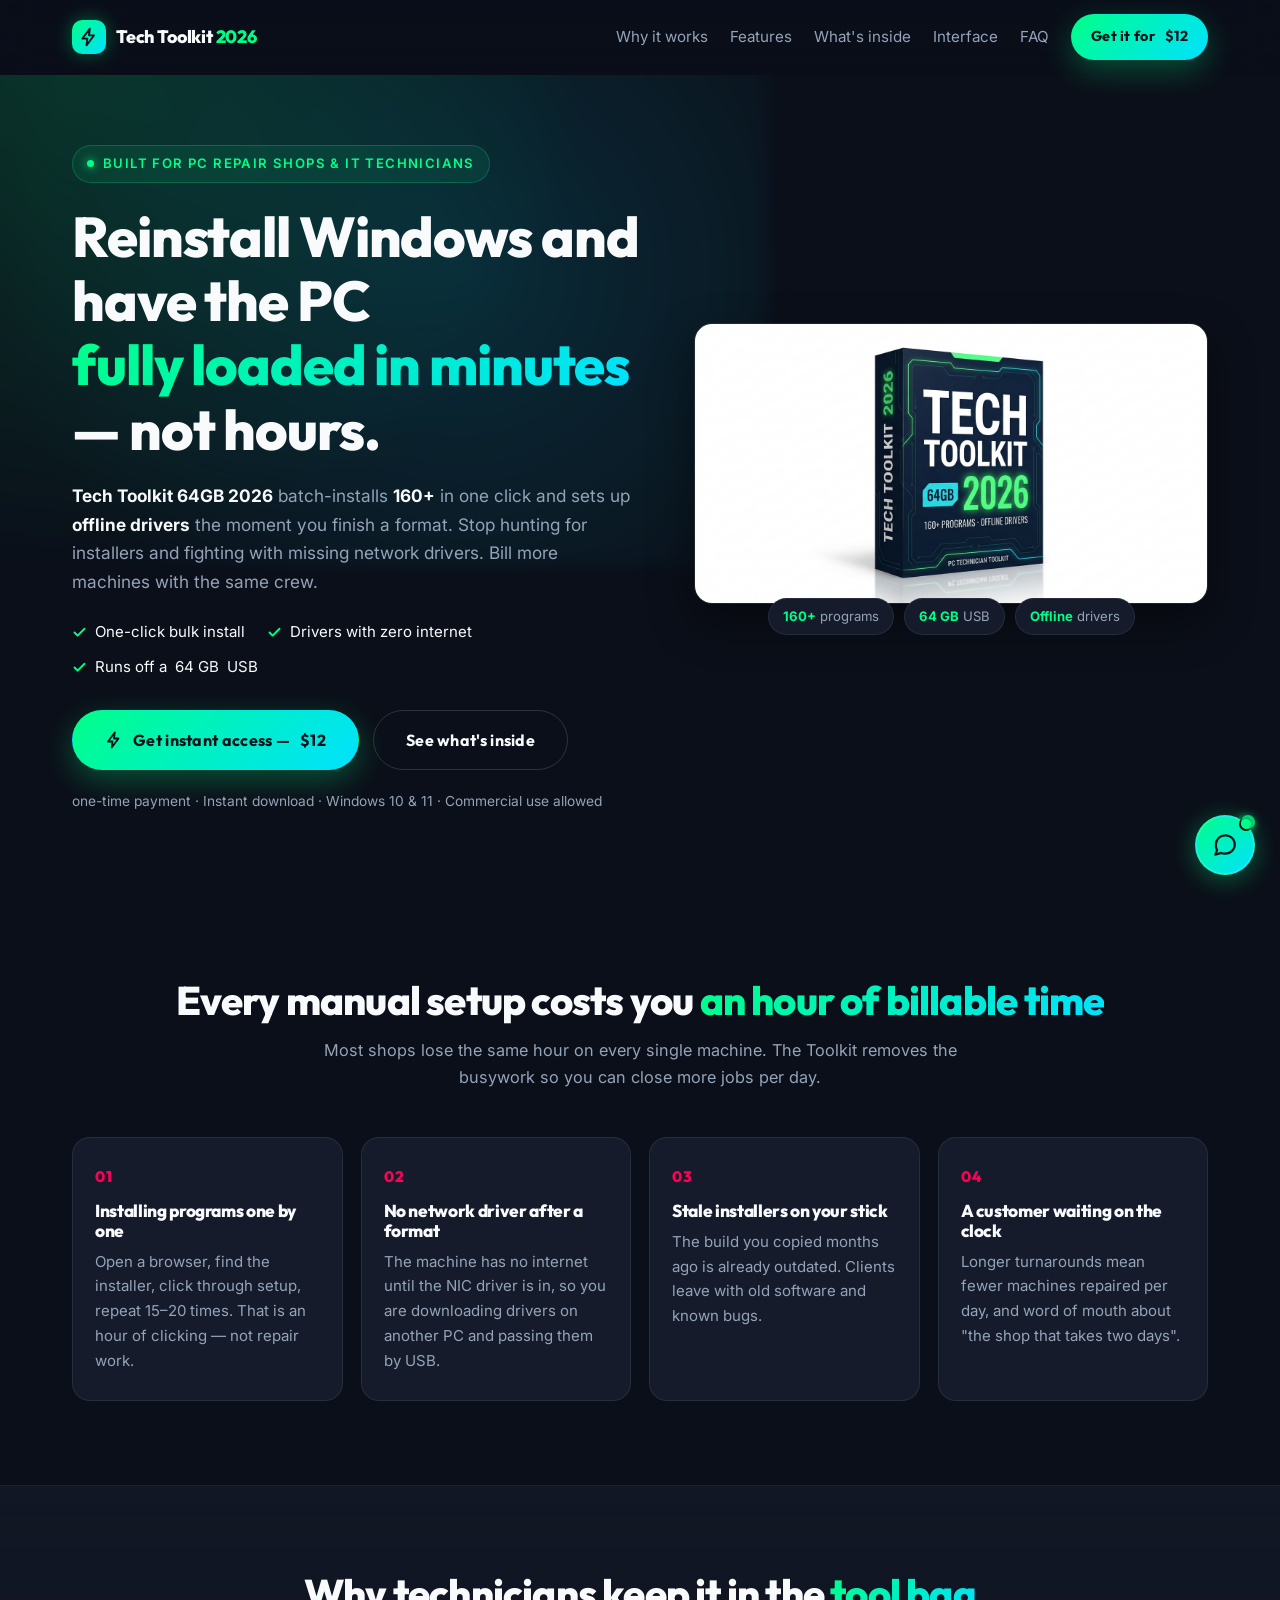
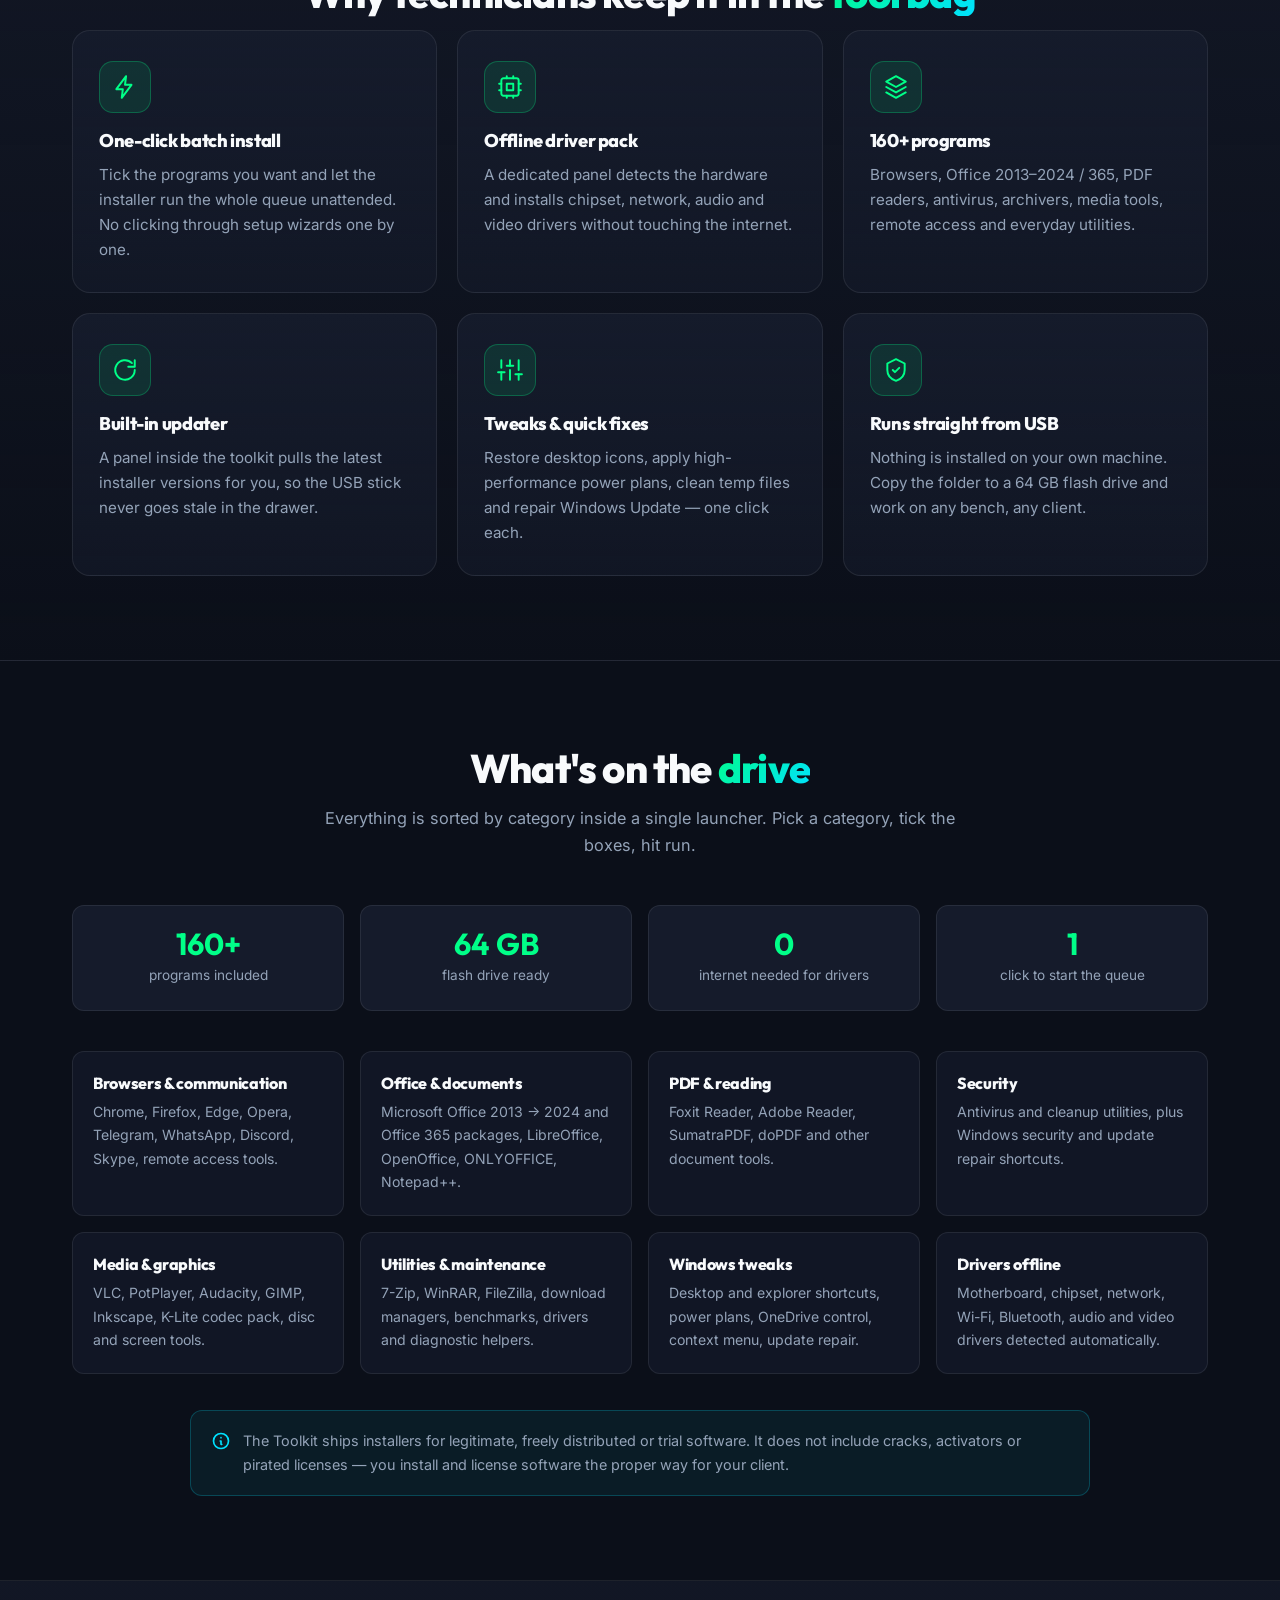
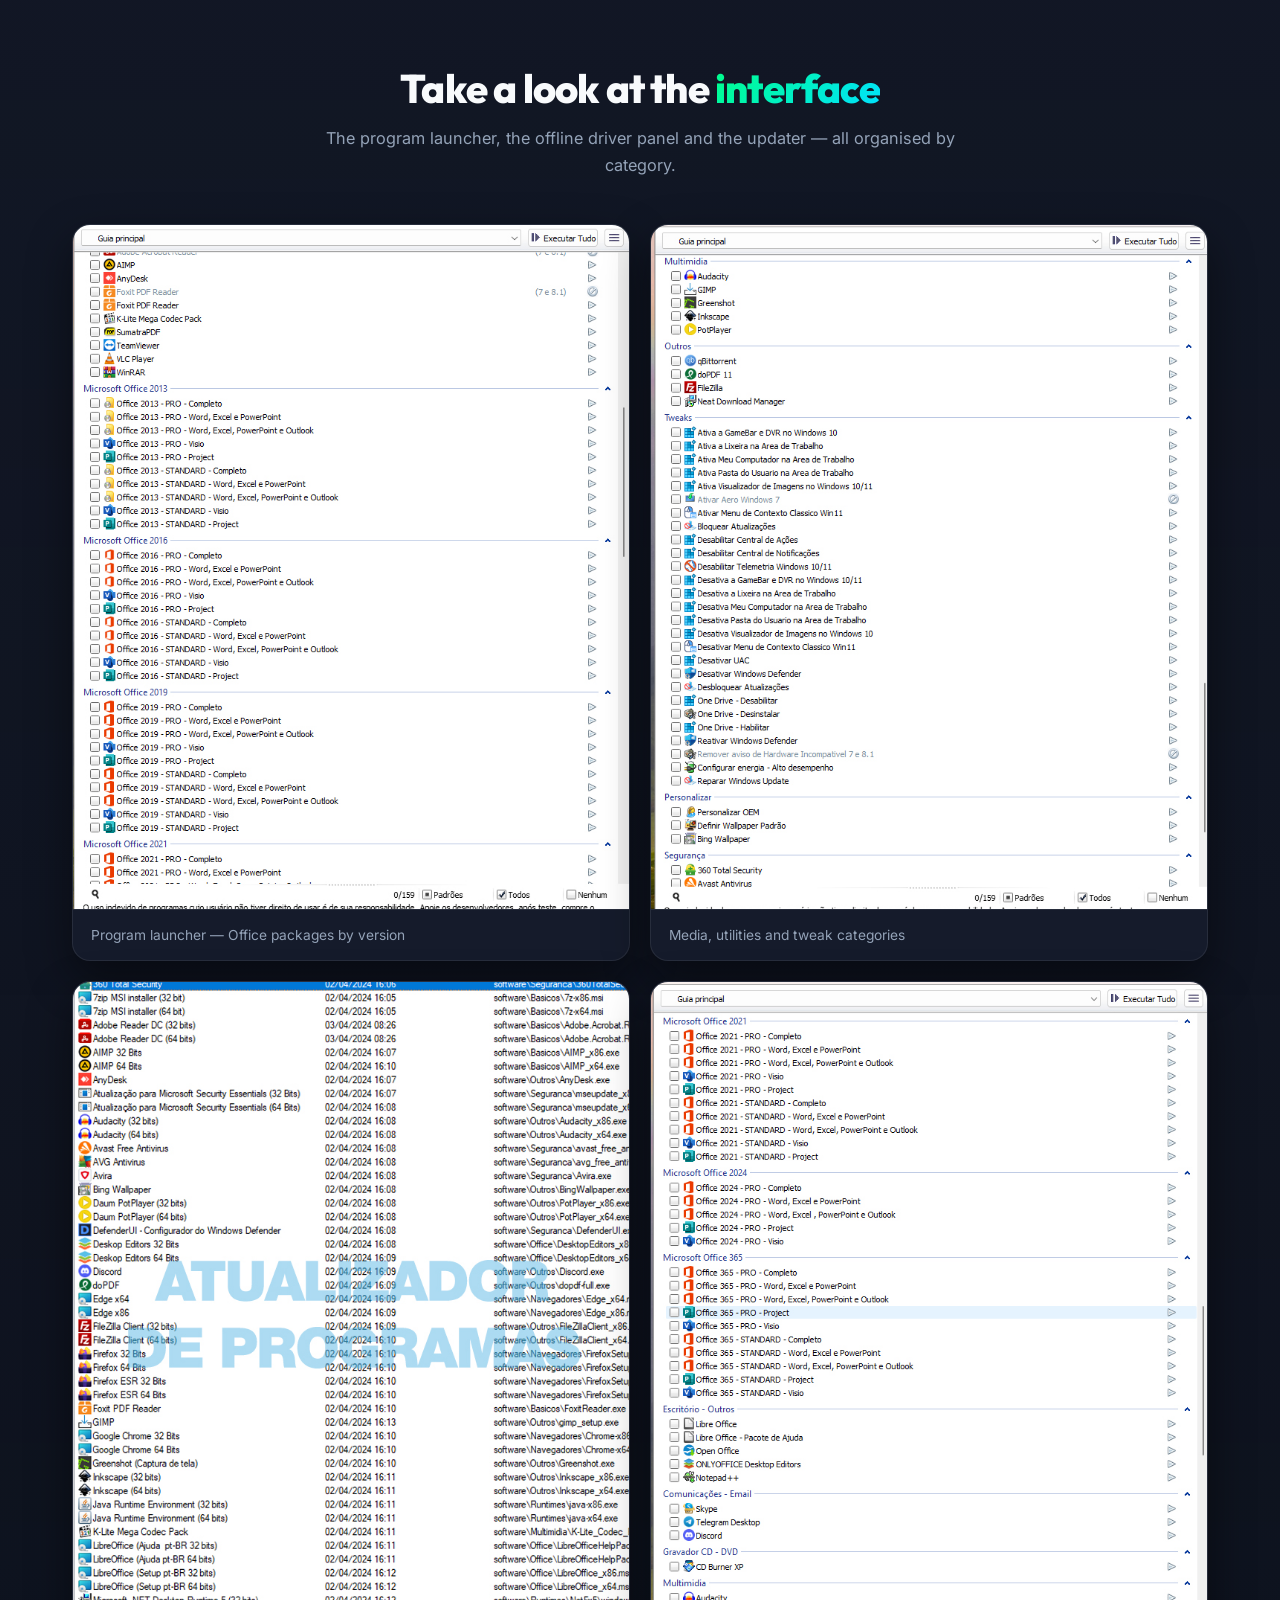
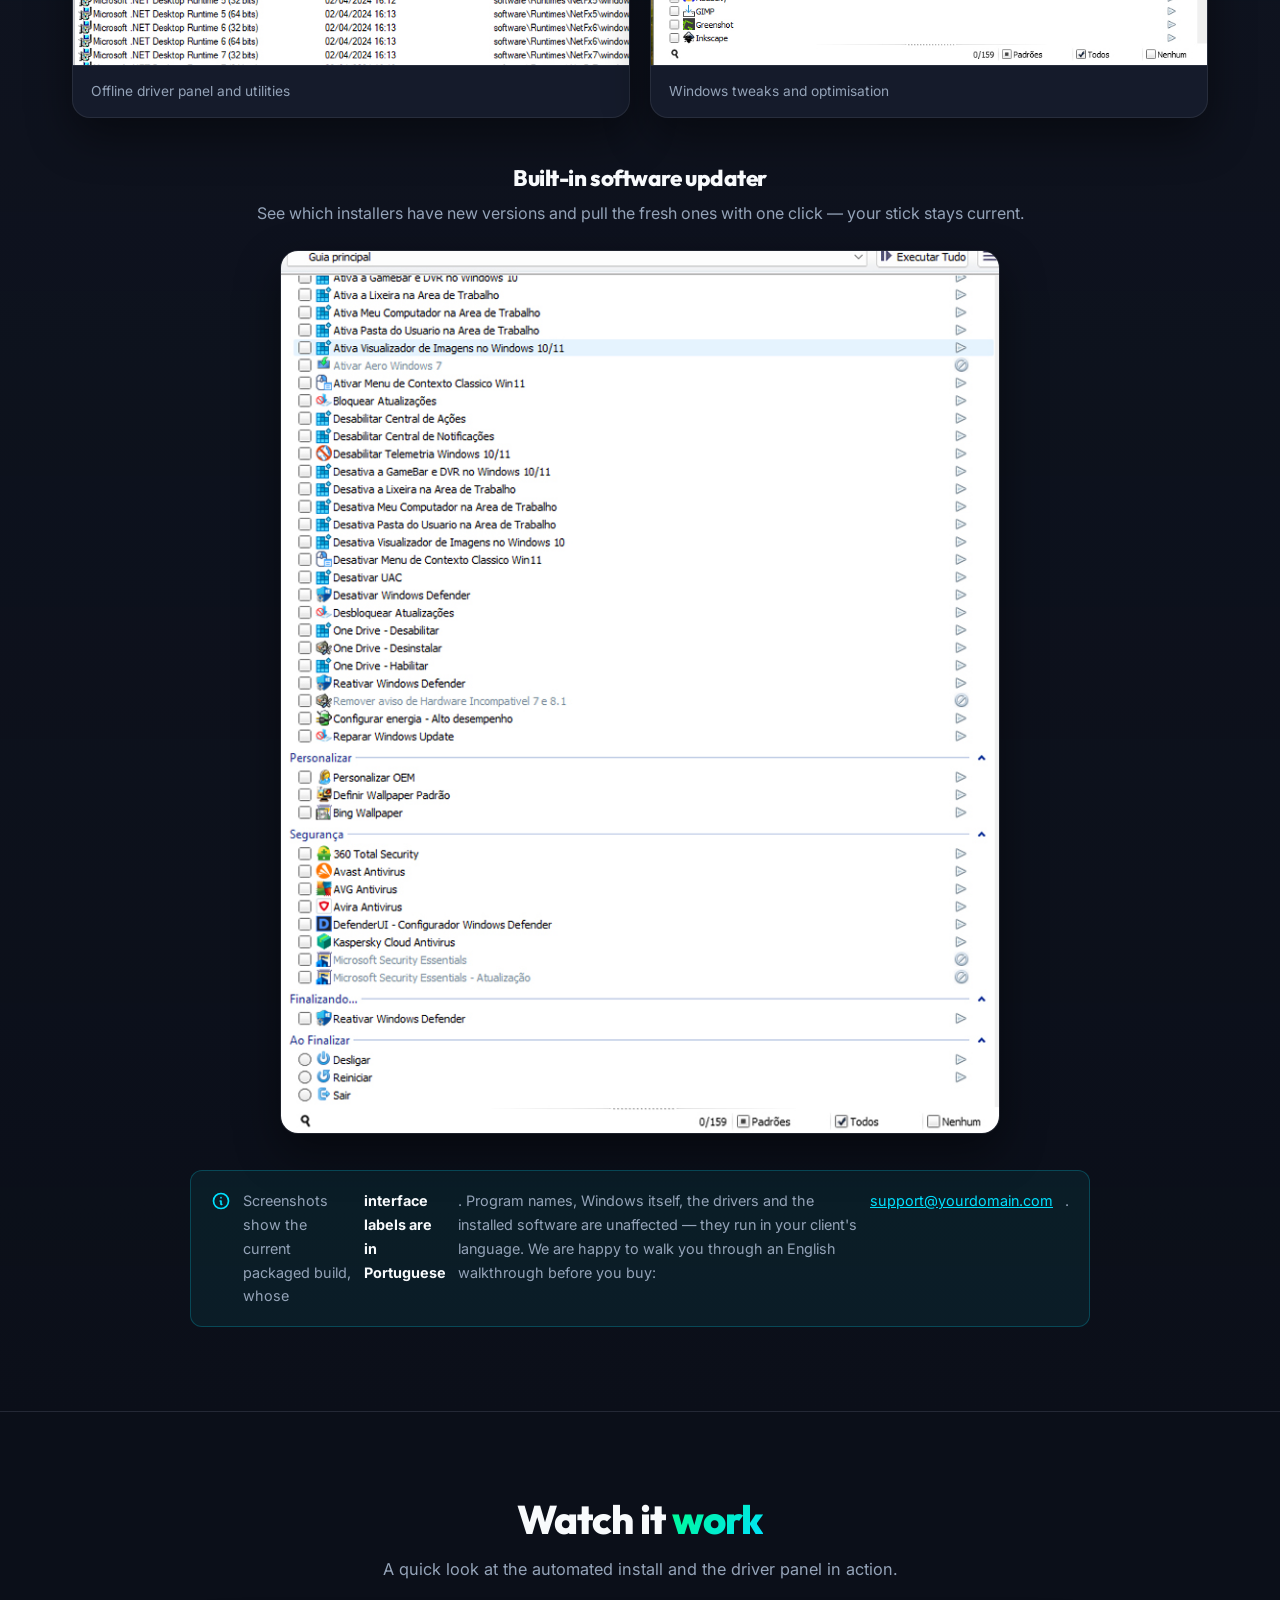
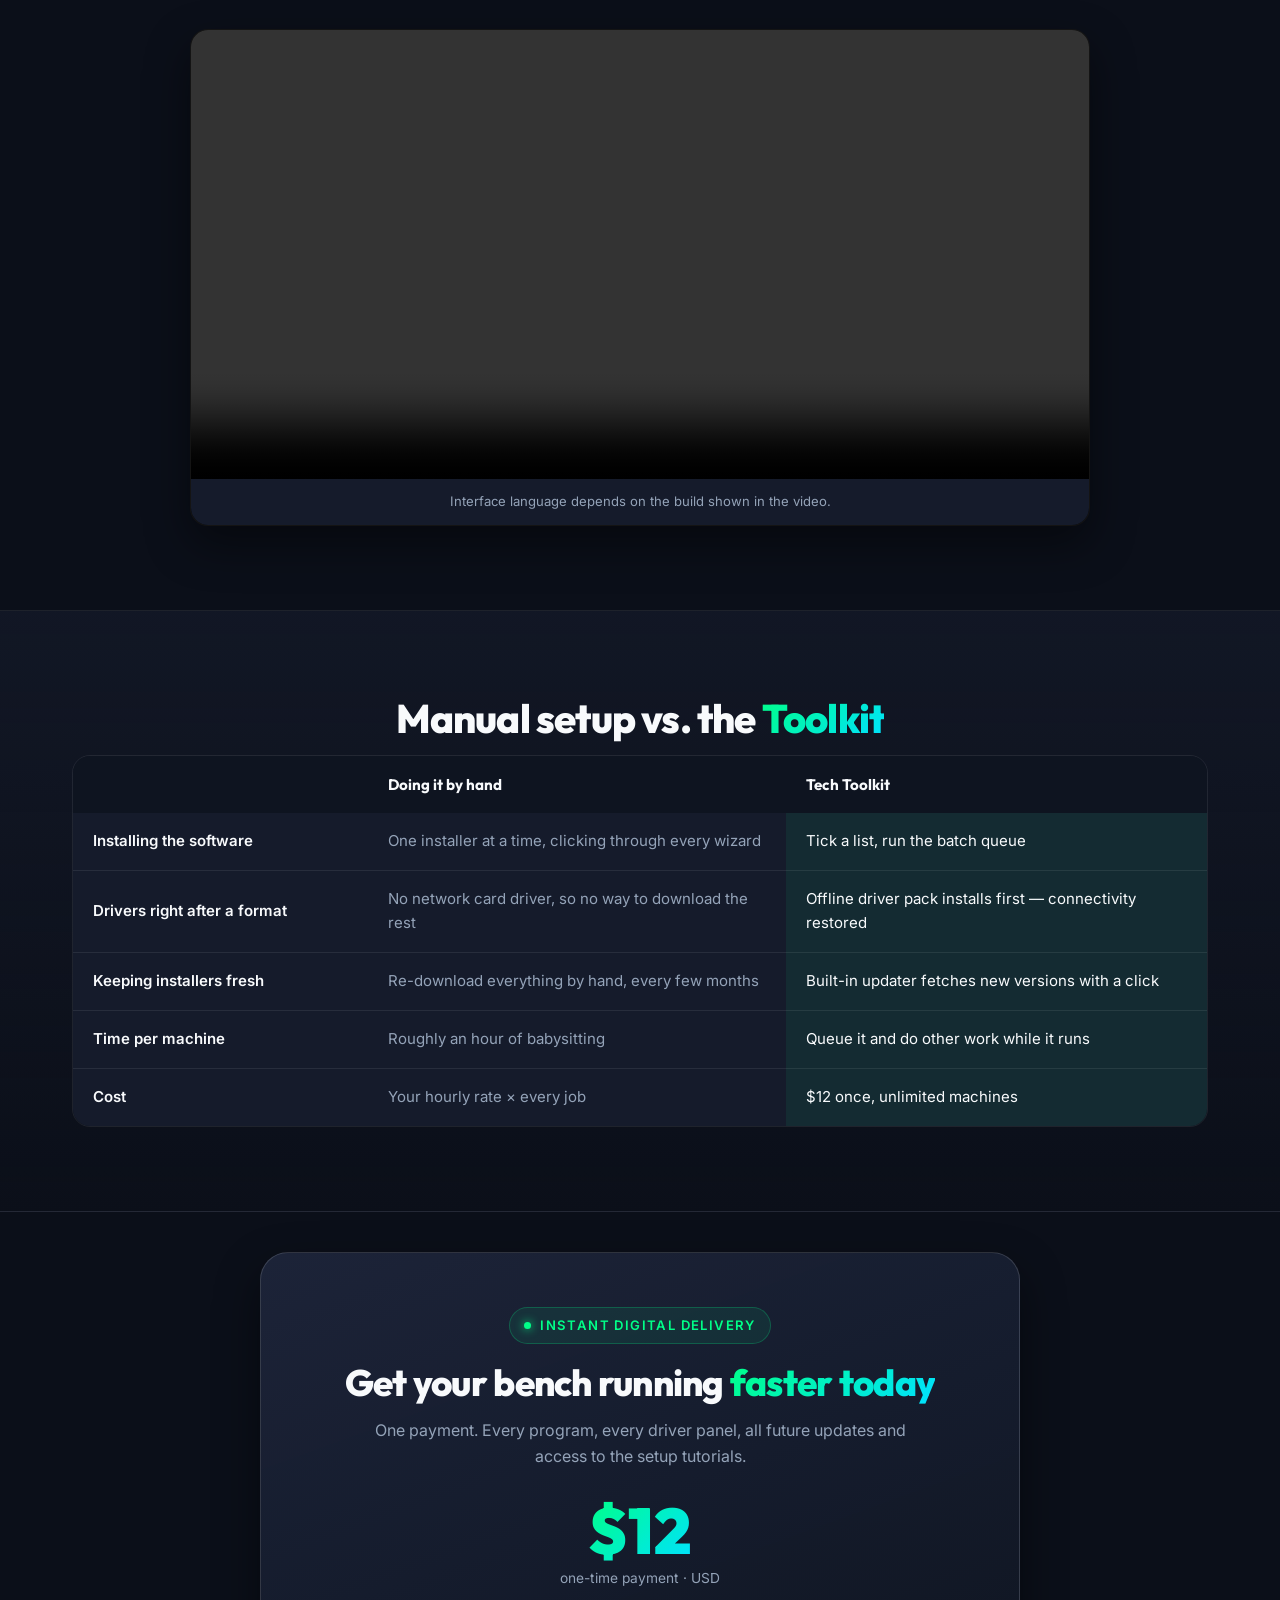
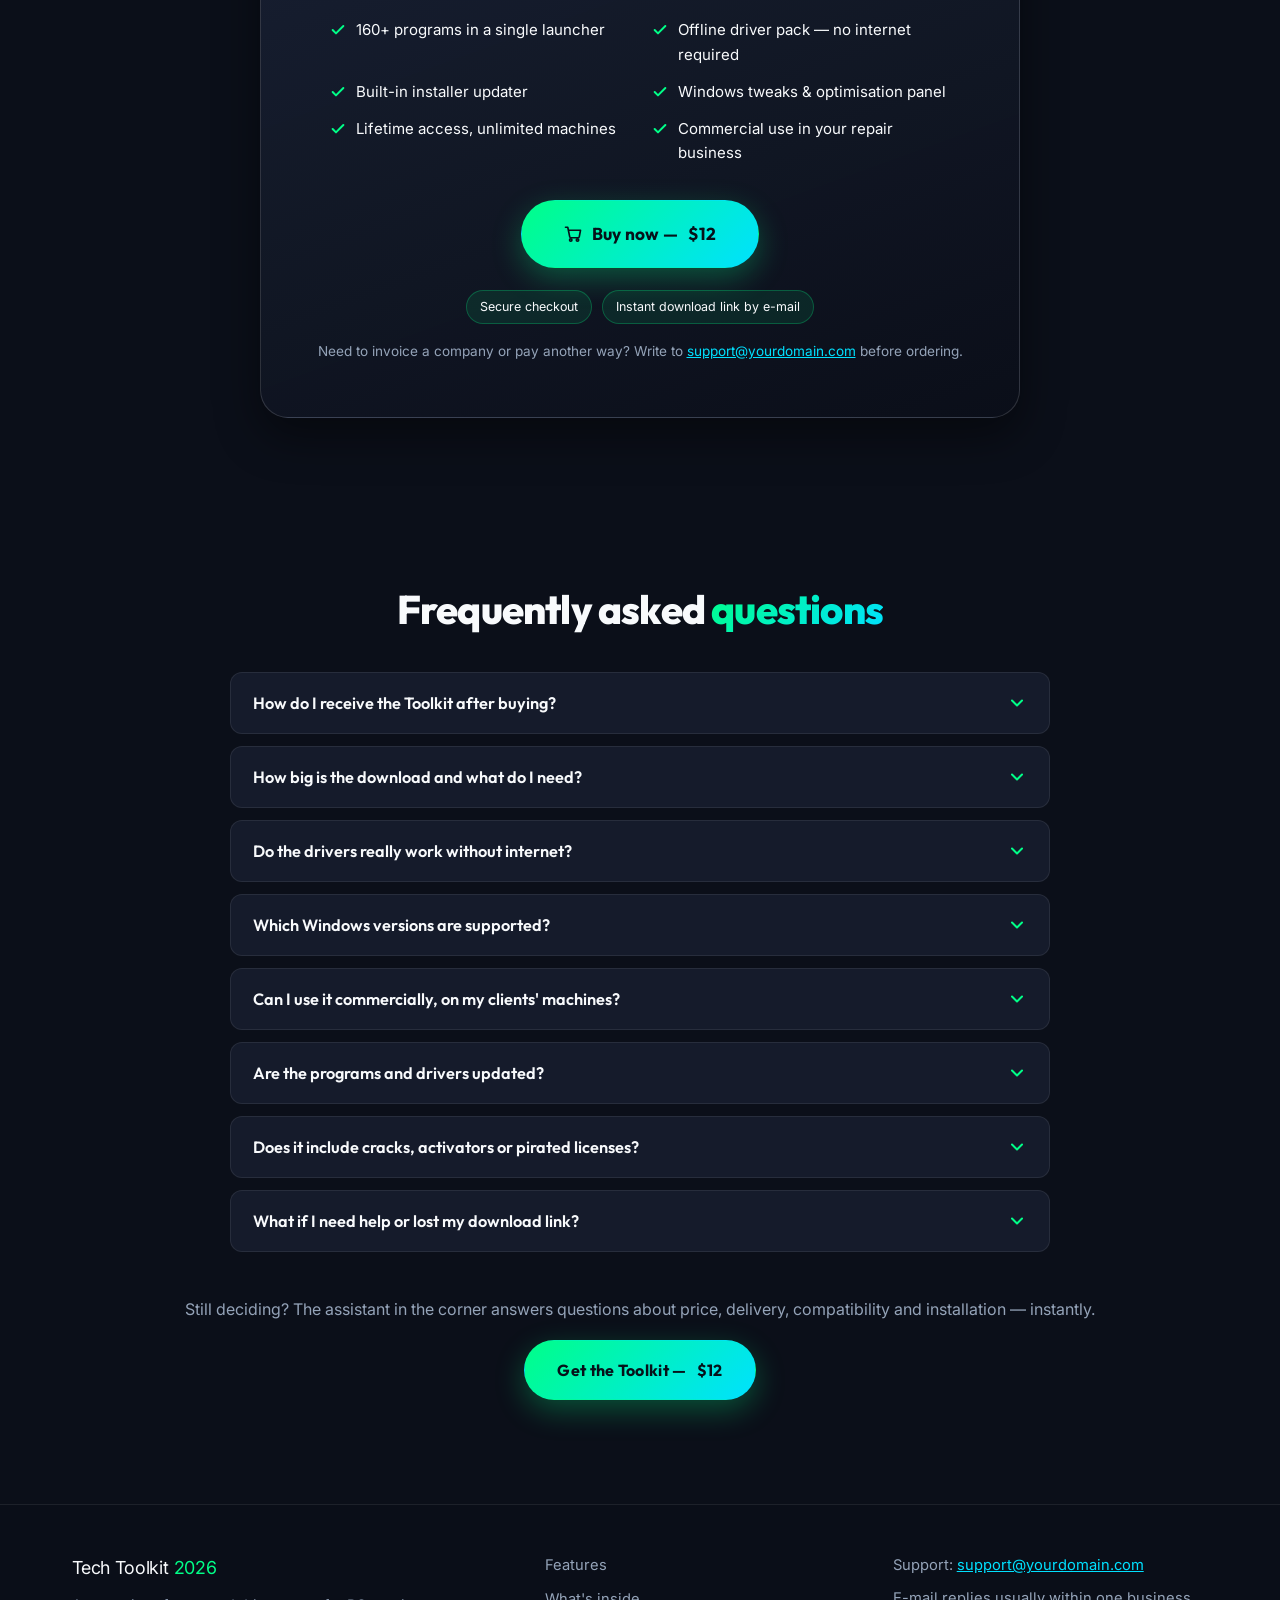
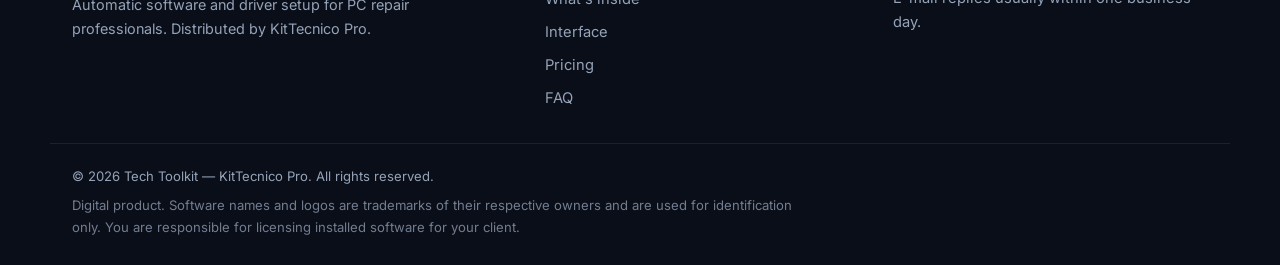
==== index.html @ 9d6ece06 "Initial commit: site files" ====
<!DOCTYPE html>
<html lang="en">
<head>
    <meta charset="UTF-8">
    <meta name="viewport" content="width=device-width, initial-scale=1.0">
    <title>Tech Toolkit 64GB 2026 — Install 160+ Programs and All Drivers Automatically | $12</title>
    <meta name="description" content="Tech Toolkit 64GB 2026 for PC repair shops and IT technicians: batch-install 160+ programs in one click and get Windows drivers installed offline right after a format. One-time $12. Instant download.">
    <meta name="keywords" content="PC technician toolkit, offline driver pack, bulk software installer, computer repair tools, format PC faster, Windows drivers offline, repair shop software bundle">

    <!-- SEO & Open Graph -->
    <link rel="canonical" href="https://uanderson-ux.github.io/kittecnico/">
    <meta property="og:title" content="Tech Toolkit 64GB 2026 — 160+ Programs &amp; Offline Drivers in One Click">
    <meta property="og:description" content="Stop downloading software one by one. Batch-install 160+ programs and set up drivers offline after every Windows format. One-time $12 — instant download.">
    <meta property="og:url" content="https://uanderson-ux.github.io/kittecnico/">
    <meta property="og:type" content="website">
    <meta property="og:image" content="assets/techtoolkit-box.png">
    <meta name="twitter:card" content="summary_large_image">
    <meta name="robots" content="index, follow">
    <meta name="theme-color" content="#0b0f19">

    <link rel="stylesheet" href="style.css">
    <link rel="icon" href="data:image/svg+xml,%3Csvg xmlns='http://www.w3.org/2000/svg' viewBox='0 0 100 100'%3E%3Crect width='100' height='100' rx='22' fill='%230b0f19'/%3E%3Cpath d='M56 12 26 56h20l-4 32 30-46H52l4-30z' fill='%2300ff88'/%3E%3C/svg%3E">

    <!-- Structured data: product + FAQ -->
    <script type="application/ld+json">
    {
      "@context": "https://schema.org/",
      "@type": "Product",
      "name": "Tech Toolkit 64GB 2026",
      "description": "Digital toolkit for PC repair technicians: batch installer for 160+ programs, offline driver pack, built-in updater and Windows tweaks.",
      "image": "https://uanderson-ux.github.io/kittecnico/assets/techtoolkit-box.png",
      "brand": { "@type": "Brand", "name": "Tech Toolkit" },
      "offers": {
        "@type": "Offer",
        "url": "https://uanderson-ux.github.io/kittecnico/",
        "priceCurrency": "USD",
        "price": "12",
        "availability": "https://schema.org/InStock",
        "itemCondition": "https://schema.org/NewCondition"
      }
    }
    </script>
</head>
<body>

    <!-- ================= HEADER ================= -->
    <header class="site-header">
        <div class="container header-inner">
            <a class="brand" href="#top">
                <span class="brand-mark" aria-hidden="true">
                    <svg viewBox="0 0 24 24" fill="none" stroke="currentColor" stroke-width="2.2" stroke-linecap="round" stroke-linejoin="round"><path d="M13 2 4 14h6l-1 8 9-12h-6l1-8z"/></svg>
                </span>
                <span class="brand-text">Tech Toolkit <em>2026</em></span>
            </a>
            <button class="nav-toggle" aria-label="Toggle menu" aria-expanded="false">
                <span></span><span></span><span></span>
            </button>
            <nav class="main-nav">
                <a href="#why">Why it works</a>
                <a href="#features">Features</a>
                <a href="#inside">What's inside</a>
                <a href="#interface">Interface</a>
                <a href="#faq">FAQ</a>
                <a class="btn btn-primary btn-sm" data-checkout href="#offer">Get it for <span data-price>$12</span></a>
            </nav>
        </div>
    </header>

    <main id="top">

    <!-- ================= HERO ================= -->
    <section class="hero">
        <div class="hero-glow" aria-hidden="true"></div>
        <div class="container hero-content">
            <div class="hero-text">
                <p class="eyebrow"><span class="dot"></span> Built for PC repair shops &amp; IT technicians</p>
                <h1>Reinstall Windows and have the PC <span class="text-gradient">fully loaded in minutes</span> — not hours.</h1>
                <p class="hero-sub">
                    <strong>Tech Toolkit 64GB 2026</strong> batch-installs <strong data-program-count>160+ programs</strong> in one click and sets up
                    <strong>offline drivers</strong> the moment you finish a format. Stop hunting for installers and fighting
                    with missing network drivers. Bill more machines with the same crew.
                </p>
                <ul class="hero-points">
                    <li><svg viewBox="0 0 24 24" fill="none" stroke="currentColor" stroke-width="3" stroke-linecap="round" stroke-linejoin="round"><path d="M20 6 9 17l-5-5"/></svg> One-click bulk install</li>
                    <li><svg viewBox="0 0 24 24" fill="none" stroke="currentColor" stroke-width="3" stroke-linecap="round" stroke-linejoin="round"><path d="M20 6 9 17l-5-5"/></svg> Drivers with zero internet</li>
                    <li><svg viewBox="0 0 24 24" fill="none" stroke="currentColor" stroke-width="3" stroke-linecap="round" stroke-linejoin="round"><path d="M20 6 9 17l-5-5"/></svg> Runs off a <span data-usb-size>64 GB</span> USB</li>
                </ul>
                <div class="hero-cta">
                    <a href="#offer" class="btn btn-primary" data-checkout>
                        <svg viewBox="0 0 24 24" fill="none" stroke="currentColor" stroke-width="2.4" stroke-linecap="round" stroke-linejoin="round"><path d="M13 2 4 14h6l-1 8 9-12h-6l1-8z"/></svg>
                        Get instant access — <span data-price>$12</span>
                    </a>
                    <a href="#inside" class="btn btn-ghost">See what's inside</a>
                </div>
                <p class="hero-trust">
                    <span data-billing>One-time payment</span> · Instant download · Windows 10 &amp; 11 · Commercial use allowed
                </p>
            </div>

            <div class="hero-visual">
                <img src="assets/techtoolkit-box.png" alt="Tech Toolkit 64GB 2026 product box — 160+ programs and offline drivers" width="1408" height="768" loading="eager">
                <div class="hero-badges">
                    <span class="chip"><strong data-program-count>160+</strong> programs</span>
                    <span class="chip"><strong data-usb-size>64 GB</strong> USB</span>
                    <span class="chip"><strong>Offline</strong> drivers</span>
                </div>
            </div>
        </div>
    </section>

    <!-- ================= WHY / PAIN ================= -->
    <section class="section" id="why">
        <div class="container">
            <h2 class="section-title text-center">Every manual setup costs you <span class="text-gradient">an hour of billable time</span></h2>
            <p class="section-sub text-center">
                Most shops lose the same hour on every single machine. The Toolkit removes the busywork so you can close more jobs per day.
            </p>
            <div class="pain-grid">
                <article class="pain-card reveal">
                    <span class="pain-num">01</span>
                    <h3>Installing programs one by one</h3>
                    <p>Open a browser, find the installer, click through setup, repeat 15–20 times. That is an hour of clicking — not repair work.</p>
                </article>
                <article class="pain-card reveal">
                    <span class="pain-num">02</span>
                    <h3>No network driver after a format</h3>
                    <p>The machine has no internet until the NIC driver is in, so you are downloading drivers on another PC and passing them by USB.</p>
                </article>
                <article class="pain-card reveal">
                    <span class="pain-num">03</span>
                    <h3>Stale installers on your stick</h3>
                    <p>The build you copied months ago is already outdated. Clients leave with old software and known bugs.</p>
                </article>
                <article class="pain-card reveal">
                    <span class="pain-num">04</span>
                    <h3>A customer waiting on the clock</h3>
                    <p>Longer turnarounds mean fewer machines repaired per day, and word of mouth about "the shop that takes two days".</p>
                </article>
            </div>
        </div>
    </section>

    <!-- ================= FEATURES ================= -->
    <section class="section section-alt" id="features">
        <div class="container">
            <h2 class="section-title text-center">Why technicians keep it in the <span class="text-gradient">tool bag</span></h2>
            <div class="features-grid">
                <article class="feature-card reveal">
                    <span class="feature-icon">
                        <svg viewBox="0 0 24 24" fill="none" stroke="currentColor" stroke-width="1.8" stroke-linecap="round" stroke-linejoin="round"><path d="M13 2 4 14h6l-1 8 9-12h-6l1-8z"/></svg>
                    </span>
                    <h3>One-click batch install</h3>
                    <p>Tick the programs you want and let the installer run the whole queue unattended. No clicking through setup wizards one by one.</p>
                </article>
                <article class="feature-card reveal">
                    <span class="feature-icon">
                        <svg viewBox="0 0 24 24" fill="none" stroke="currentColor" stroke-width="1.8" stroke-linecap="round" stroke-linejoin="round"><rect x="4" y="4" width="16" height="16" rx="2"/><rect x="9" y="9" width="6" height="6"/><path d="M9 2v2M15 2v2M9 20v2M15 20v2M2 9h2M2 15h2M20 9h2M20 15h2"/></svg>
                    </span>
                    <h3>Offline driver pack</h3>
                    <p>A dedicated panel detects the hardware and installs chipset, network, audio and video drivers without touching the internet.</p>
                </article>
                <article class="feature-card reveal">
                    <span class="feature-icon">
                        <svg viewBox="0 0 24 24" fill="none" stroke="currentColor" stroke-width="1.8" stroke-linecap="round" stroke-linejoin="round"><path d="m12 2 9 5-9 5-9-5 9-5z"/><path d="m3 12 9 5 9-5"/><path d="m3 17 9 5 9-5"/></svg>
                    </span>
                    <h3><span data-program-count>160+</span> programs</h3>
                    <p>Browsers, Office 2013–2024 / 365, PDF readers, antivirus, archivers, media tools, remote access and everyday utilities.</p>
                </article>
                <article class="feature-card reveal">
                    <span class="feature-icon">
                        <svg viewBox="0 0 24 24" fill="none" stroke="currentColor" stroke-width="1.8" stroke-linecap="round" stroke-linejoin="round"><path d="M21 12a9 9 0 1 1-2.6-6.4"/><path d="M21 3v6h-6"/></svg>
                    </span>
                    <h3>Built-in updater</h3>
                    <p>A panel inside the toolkit pulls the latest installer versions for you, so the USB stick never goes stale in the drawer.</p>
                </article>
                <article class="feature-card reveal">
                    <span class="feature-icon">
                        <svg viewBox="0 0 24 24" fill="none" stroke="currentColor" stroke-width="1.8" stroke-linecap="round" stroke-linejoin="round"><path d="M4 21v-7M4 10V3M12 21v-9M12 8V3M20 21v-5M20 12V3"/><path d="M1 14h6M9 8h6M17 16h6"/></svg>
                    </span>
                    <h3>Tweaks &amp; quick fixes</h3>
                    <p>Restore desktop icons, apply high-performance power plans, clean temp files and repair Windows Update — one click each.</p>
                </article>
                <article class="feature-card reveal">
                    <span class="feature-icon">
                        <svg viewBox="0 0 24 24" fill="none" stroke="currentColor" stroke-width="1.8" stroke-linecap="round" stroke-linejoin="round"><path d="M12 2 4 6v6c0 5 3.4 8.5 8 10 4.6-1.5 8-5 8-10V6l-8-4z"/><path d="m9 12 2 2 4-4"/></svg>
                    </span>
                    <h3>Runs straight from USB</h3>
                    <p>Nothing is installed on your own machine. Copy the folder to a <span data-usb-size>64 GB</span> flash drive and work on any bench, any client.</p>
                </article>
            </div>
        </div>
    </section>

    <!-- ================= WHAT'S INSIDE ================= -->
    <section class="section" id="inside">
        <div class="container">
            <h2 class="section-title text-center">What's on the <span class="text-gradient">drive</span></h2>
            <p class="section-sub text-center">Everything is sorted by category inside a single launcher. Pick a category, tick the boxes, hit run.</p>

            <div class="stats-row reveal">
                <div class="stat"><strong data-program-count>160+</strong><span>programs included</span></div>
                <div class="stat"><strong data-usb-size>64 GB</strong><span>flash drive ready</span></div>
                <div class="stat"><strong>0</strong><span>internet needed for drivers</span></div>
                <div class="stat"><strong>1</strong><span>click to start the queue</span></div>
            </div>

            <div class="categories-grid reveal">
                <div class="category-card">
                    <h4>Browsers &amp; communication</h4>
                    <p>Chrome, Firefox, Edge, Opera, Telegram, WhatsApp, Discord, Skype, remote access tools.</p>
                </div>
                <div class="category-card">
                    <h4>Office &amp; documents</h4>
                    <p>Microsoft Office 2013 → 2024 and Office 365 packages, LibreOffice, OpenOffice, ONLYOFFICE, Notepad++.</p>
                </div>
                <div class="category-card">
                    <h4>PDF &amp; reading</h4>
                    <p>Foxit Reader, Adobe Reader, SumatraPDF, doPDF and other document tools.</p>
                </div>
                <div class="category-card">
                    <h4>Security</h4>
                    <p>Antivirus and cleanup utilities, plus Windows security and update repair shortcuts.</p>
                </div>
                <div class="category-card">
                    <h4>Media &amp; graphics</h4>
                    <p>VLC, PotPlayer, Audacity, GIMP, Inkscape, K-Lite codec pack, disc and screen tools.</p>
                </div>
                <div class="category-card">
                    <h4>Utilities &amp; maintenance</h4>
                    <p>7-Zip, WinRAR, FileZilla, download managers, benchmarks, drivers and diagnostic helpers.</p>
                </div>
                <div class="category-card">
                    <h4>Windows tweaks</h4>
                    <p>Desktop and explorer shortcuts, power plans, OneDrive control, context menu, update repair.</p>
                </div>
                <div class="category-card">
                    <h4>Drivers offline</h4>
                    <p>Motherboard, chipset, network, Wi-Fi, Bluetooth, audio and video drivers detected automatically.</p>
                </div>
            </div>

            <p class="notice reveal">
                <svg viewBox="0 0 24 24" fill="none" stroke="currentColor" stroke-width="2" stroke-linecap="round" stroke-linejoin="round"><circle cx="12" cy="12" r="9"/><path d="M12 8h.01M11 12h1v4h1"/></svg>
                The Toolkit ships installers for legitimate, freely distributed or trial software. It does not include cracks, activators or pirated licenses — you install and license software the proper way for your client.
            </p>
        </div>
    </section>

    <!-- ================= INTERFACE GALLERY ================= -->
    <section class="section section-alt" id="interface">
        <div class="container">
            <h2 class="section-title text-center">Take a look at the <span class="text-gradient">interface</span></h2>
            <p class="section-sub text-center">The program launcher, the offline driver panel and the updater — all organised by category.</p>

            <div class="showcase-grid reveal">
                <figure class="showcase-item">
                    <img src="assets/interface-programs-1.png" alt="Program launcher listing Microsoft Office packages by version" loading="lazy">
                    <figcaption>Program launcher — Office packages by version</figcaption>
                </figure>
                <figure class="showcase-item">
                    <img src="assets/interface-programs-2.png" alt="Program launcher showing media, utilities and tweak categories" loading="lazy">
                    <figcaption>Media, utilities and tweak categories</figcaption>
                </figure>
                <figure class="showcase-item">
                    <img src="assets/interface-driver-panel.png" alt="Offline driver installation panel" loading="lazy">
                    <figcaption>Offline driver panel and utilities</figcaption>
                </figure>
                <figure class="showcase-item">
                    <img src="assets/interface-tweaks-panel.png" alt="Windows tweaks and optimisation panel" loading="lazy">
                    <figcaption>Windows tweaks and optimisation</figcaption>
                </figure>
            </div>

            <div class="updater-block reveal">
                <h3>Built-in software updater</h3>
                <p>See which installers have new versions and pull the fresh ones with one click — your stick stays current.</p>
                <figure class="showcase-updater">
                    <img src="assets/interface-updater.png" alt="Updater panel listing applications with last update date and target path" loading="lazy">
                </figure>
            </div>

            <p class="notice reveal">
                <svg viewBox="0 0 24 24" fill="none" stroke="currentColor" stroke-width="2" stroke-linecap="round" stroke-linejoin="round"><circle cx="12" cy="12" r="9"/><path d="M12 8h.01M11 12h1v4h1"/></svg>
                Screenshots show the current packaged build, whose <strong>interface labels are in Portuguese</strong>. Program names, Windows itself, the drivers and the installed software are unaffected — they run in your client's language. We are happy to walk you through an English walkthrough before you buy: <a data-support-email href="#">email us</a>.
            </p>
        </div>
    </section>

    <!-- ================= VIDEO DEMO ================= -->
    <section class="section" id="demo">
        <div class="container">
            <h2 class="section-title text-center">Watch it <span class="text-gradient">work</span></h2>
            <p class="section-sub text-center">A quick look at the automated install and the driver panel in action.</p>
            <div class="video-frame reveal">
                <video autoplay loop muted playsinline controls>
                    <source src="demo-video.mp4" type="video/mp4">
                    Your browser does not support the video tag.
                </video>
                <p class="video-caption">Interface language depends on the build shown in the video.</p>
            </div>
        </div>
    </section>

    <!-- ================= COMPARISON ================= -->
    <section class="section section-alt" id="compare">
        <div class="container">
            <h2 class="section-title text-center">Manual setup vs. the <span class="text-gradient">Toolkit</span></h2>
            <div class="compare-wrap reveal">
                <table class="compare-table">
                    <thead>
                        <tr>
                            <th scope="col">&nbsp;</th>
                            <th scope="col">Doing it by hand</th>
                            <th scope="col" class="col-highlight">Tech Toolkit</th>
                        </tr>
                    </thead>
                    <tbody>
                        <tr>
                            <th scope="row">Installing the software</th>
                            <td>One installer at a time, clicking through every wizard</td>
                            <td class="col-highlight">Tick a list, run the batch queue</td>
                        </tr>
                        <tr>
                            <th scope="row">Drivers right after a format</th>
                            <td>No network card driver, so no way to download the rest</td>
                            <td class="col-highlight">Offline driver pack installs first — connectivity restored</td>
                        </tr>
                        <tr>
                            <th scope="row">Keeping installers fresh</th>
                            <td>Re-download everything by hand, every few months</td>
                            <td class="col-highlight">Built-in updater fetches new versions with a click</td>
                        </tr>
                        <tr>
                            <th scope="row">Time per machine</th>
                            <td>Roughly an hour of babysitting</td>
                            <td class="col-highlight">Queue it and do other work while it runs</td>
                        </tr>
                        <tr>
                            <th scope="row">Cost</th>
                            <td>Your hourly rate × every job</td>
                            <td class="col-highlight"><span data-price>$12</span> once, unlimited machines</td>
                        </tr>
                    </tbody>
                </table>
            </div>
        </div>
    </section>

    <!-- ================= OFFER ================= -->
    <section class="section offer" id="offer">
        <div class="container">
            <div class="cta-box reveal">
                <p class="eyebrow centered"><span class="dot"></span> Instant digital delivery</p>
                <h2>Get your bench running <span class="text-gradient">faster today</span></h2>
                <p class="cta-sub">One payment. Every program, every driver panel, all future updates and access to the setup tutorials.</p>

                <div class="price-block">
                    <span class="price-old" data-compare-price>$39</span>
                    <span class="price-now text-gradient" data-price>$12</span>
                    <span class="price-unit"><span data-billing>one-time payment</span> · USD</span>
                </div>

                <ul class="offer-list">
                    <li><svg viewBox="0 0 24 24" fill="none" stroke="currentColor" stroke-width="3" stroke-linecap="round" stroke-linejoin="round"><path d="M20 6 9 17l-5-5"/></svg> 160+ programs in a single launcher</li>
                    <li><svg viewBox="0 0 24 24" fill="none" stroke="currentColor" stroke-width="3" stroke-linecap="round" stroke-linejoin="round"><path d="M20 6 9 17l-5-5"/></svg> Offline driver pack — no internet required</li>
                    <li><svg viewBox="0 0 24 24" fill="none" stroke="currentColor" stroke-width="3" stroke-linecap="round" stroke-linejoin="round"><path d="M20 6 9 17l-5-5"/></svg> Built-in installer updater</li>
                    <li><svg viewBox="0 0 24 24" fill="none" stroke="currentColor" stroke-width="3" stroke-linecap="round" stroke-linejoin="round"><path d="M20 6 9 17l-5-5"/></svg> Windows tweaks &amp; optimisation panel</li>
                    <li><svg viewBox="0 0 24 24" fill="none" stroke="currentColor" stroke-width="3" stroke-linecap="round" stroke-linejoin="round"><path d="M20 6 9 17l-5-5"/></svg> Lifetime access, unlimited machines</li>
                    <li><svg viewBox="0 0 24 24" fill="none" stroke="currentColor" stroke-width="3" stroke-linecap="round" stroke-linejoin="round"><path d="M20 6 9 17l-5-5"/></svg> Commercial use in your repair business</li>
                </ul>

                <div class="offer-cta">
                    <a href="#offer" class="btn btn-primary btn-lg" data-checkout>
                        <svg viewBox="0 0 24 24" fill="none" stroke="currentColor" stroke-width="2.2" stroke-linecap="round" stroke-linejoin="round"><circle cx="9" cy="20" r="1.6"/><circle cx="18" cy="20" r="1.6"/><path d="M2 3h3l2.6 12.4A2 2 0 0 0 9.6 17h8.8a2 2 0 0 0 2-1.6L22 7H6"/></svg>
                        Buy now — <span data-price>$12</span>
                    </a>
                </div>

                <p class="cta-foot">
                    <span class="badge" data-guarantee>7-day money-back guarantee</span>
                    <span class="badge">Secure checkout</span>
                    <span class="badge">Instant download link by e-mail</span>
                </p>
                <p class="cta-note">Need to invoice a company or pay another way? Write to <a data-support-email href="#">support</a> before ordering.</p>
            </div>
        </div>
    </section>

    <!-- ================= FAQ ================= -->
    <section class="section" id="faq">
        <div class="container">
            <h2 class="section-title text-center">Frequently asked <span class="text-gradient">questions</span></h2>
            <div class="faq-wrap">
                <div class="faq-item">
                    <button class="faq-question" aria-expanded="false">
                        How do I receive the Toolkit after buying?
                        <svg class="faq-chevron" viewBox="0 0 24 24" fill="none" stroke="currentColor" stroke-width="2.4" stroke-linecap="round" stroke-linejoin="round"><path d="m6 9 6 6 6-6"/></svg>
                    </button>
                    <div class="faq-answer">
                        <p>Delivery is 100% digital. As soon as the payment is confirmed, you get an e-mail with the download links and your access details — usually within a couple of minutes. No shipping, no waiting for a package.</p>
                    </div>
                </div>
                <div class="faq-item">
                    <button class="faq-question" aria-expanded="false">
                        How big is the download and what do I need?
                        <svg class="faq-chevron" viewBox="0 0 24 24" fill="none" stroke="currentColor" stroke-width="2.4" stroke-linecap="round" stroke-linejoin="round"><path d="m6 9 6 6 6-6"/></svg>
                    </button>
                    <div class="faq-answer">
                        <p>The full package is built to live on a 64 GB USB flash drive (an external SSD or hard drive works too). You download the files, extract them and copy the folder to the drive — a video walkthrough in the members area shows every step.</p>
                    </div>
                </div>
                <div class="faq-item">
                    <button class="faq-question" aria-expanded="false">
                        Do the drivers really work without internet?
                        <svg class="faq-chevron" viewBox="0 0 24 24" fill="none" stroke="currentColor" stroke-width="2.4" stroke-linecap="round" stroke-linejoin="round"><path d="m6 9 6 6 6-6"/></svg>
                    </button>
                    <div class="faq-answer">
                        <p>Yes. The offline driver pack covers motherboards, chipsets, network, Wi-Fi, Bluetooth, audio and video. That is exactly the moment when a machine has no connection, and it is handled without a second computer on the bench.</p>
                    </div>
                </div>
                <div class="faq-item">
                    <button class="faq-question" aria-expanded="false">
                        Which Windows versions are supported?
                        <svg class="faq-chevron" viewBox="0 0 24 24" fill="none" stroke="currentColor" stroke-width="2.4" stroke-linecap="round" stroke-linejoin="round"><path d="m6 9 6 6 6-6"/></svg>
                    </button>
                    <div class="faq-answer">
                        <p>The Toolkit is built for Windows 10 and Windows 11 (64-bit), and many tools still work on Windows 7 machines you may get in for repair. It runs from the USB drive, it is not installed on your own PC.</p>
                    </div>
                </div>
                <div class="faq-item">
                    <button class="faq-question" aria-expanded="false">
                        Can I use it commercially, on my clients' machines?
                        <svg class="faq-chevron" viewBox="0 0 24 24" fill="none" stroke="currentColor" stroke-width="2.4" stroke-linecap="round" stroke-linejoin="round"><path d="m6 9 6 6 6-6"/></svg>
                    </button>
                    <div class="faq-answer">
                        <p>Yes — it is made for repair shops, freelancers and help-desk techs. Use it on as many machines as you want, for as long as you want. There is no per-machine or monthly fee.</p>
                    </div>
                </div>
                <div class="faq-item">
                    <button class="faq-question" aria-expanded="false">
                        Are the programs and drivers updated?
                        <svg class="faq-chevron" viewBox="0 0 24 24" fill="none" stroke="currentColor" stroke-width="2.4" stroke-linecap="round" stroke-linejoin="round"><path d="m6 9 6 6 6-6"/></svg>
                    </button>
                    <div class="faq-answer">
                        <p>Yes. The built-in updater lists every application with its last update date and lets you download the newest installer straight from the panel. Future updates are included at no extra cost.</p>
                    </div>
                </div>
                <div class="faq-item">
                    <button class="faq-question" aria-expanded="false">
                        Does it include cracks, activators or pirated licenses?
                        <svg class="faq-chevron" viewBox="0 0 24 24" fill="none" stroke="currentColor" stroke-width="2.4" stroke-linecap="round" stroke-linejoin="round"><path d="m6 9 6 6 6-6"/></svg>
                    </button>
                    <div class="faq-answer">
                        <p>No. The Toolkit only packages installers for legitimate, freely distributed or trial software and drivers. Licensing the software for your client is handled normally, the right way.</p>
                    </div>
                </div>
                <div class="faq-item">
                    <button class="faq-question" aria-expanded="false">
                        What if I need help or lost my download link?
                        <svg class="faq-chevron" viewBox="0 0 24 24" fill="none" stroke="currentColor" stroke-width="2.4" stroke-linecap="round" stroke-linejoin="round"><path d="m6 9 6 6 6-6"/></svg>
                    </button>
                    <div class="faq-answer">
                        <p>Write to <a data-support-email href="#">our support</a> with the e-mail address you used at checkout — we can find your order quickly and resend the links. Support also helps with extraction and USB preparation.</p>
                    </div>
                </div>
            </div>

            <div class="faq-cta">
                <p>Still deciding? The assistant in the corner answers questions about price, delivery, compatibility and installation — instantly.</p>
                <a href="#offer" class="btn btn-primary" data-checkout>Get the Toolkit — <span data-price>$12</span></a>
            </div>
        </div>
    </section>

    </main>

    <!-- ================= FOOTER ================= -->
    <footer class="site-footer">
        <div class="container footer-inner">
            <div class="footer-brand">
                <span class="brand-text">Tech Toolkit <em>2026</em></span>
                <p>Automatic software and driver setup for PC repair professionals. Distributed by KitTecnico Pro.</p>
            </div>
            <nav class="footer-links">
                <a href="#features">Features</a>
                <a href="#inside">What's inside</a>
                <a href="#interface">Interface</a>
                <a href="#offer">Pricing</a>
                <a href="#faq">FAQ</a>
            </nav>
            <div class="footer-contact">
                <p>Support: <a data-support-email href="#">support</a></p>
                <p class="footer-hours">E-mail replies usually within one business day.</p>
            </div>
        </div>
        <div class="container footer-bottom">
            <p>&copy; <span id="year">2026</span> Tech Toolkit — KitTecnico Pro. All rights reserved.</p>
            <p class="footer-legal">Digital product. Software names and logos are trademarks of their respective owners and are used for identification only. You are responsible for licensing installed software for your client.</p>
        </div>
    </footer>

    <script>document.getElementById('year').textContent = new Date().getFullYear();</script>
    <script type="module" src="script.js"></script>
    <script type="module" src="chat/ChatWidget.js"></script>
</body>
</html>
---- style.css ----
/* =========================================================
   Tech Toolkit 2026 — landing page styles
   Palette and typography derived from the original KitTecnico
   dark/neon design language.
   ========================================================= */
@import url('https://fonts.googleapis.com/css2?family=Inter:wght@300;400;500;600;700&family=Outfit:wght@400;600;700;800;900&display=swap');

:root {
  --bg-color: #0b0f19;
  --surface-color: #151b2b;
  --surface-light: #1e263c;
  --primary: #00ff88;
  --primary-hover: #00cc6a;
  --secondary: #00e1ff;
  --text-main: #f8fafc;
  --text-muted: #94a3b8;
  --accent: #ff0055;
  --border: rgba(255, 255, 255, 0.08);
  --border-strong: rgba(255, 255, 255, 0.14);
  --gradient: linear-gradient(135deg, var(--primary), var(--secondary));
  --radius: 18px;
  --radius-sm: 12px;
  --shadow: 0 18px 45px rgba(0, 0, 0, 0.45);
  --font-body: 'Inter', -apple-system, BlinkMacSystemFont, 'Segoe UI', Roboto, Helvetica, Arial, sans-serif;
  --font-head: 'Outfit', 'Inter', -apple-system, BlinkMacSystemFont, 'Segoe UI', Roboto, sans-serif;
}

* { margin: 0; padding: 0; box-sizing: border-box; }

html { scroll-behavior: smooth; }

body {
  font-family: var(--font-body);
  background-color: var(--bg-color);
  color: var(--text-main);
  line-height: 1.65;
  overflow-x: hidden;
  -webkit-font-smoothing: antialiased;
}

h1, h2, h3, h4 {
  font-family: var(--font-head);
  font-weight: 800;
  line-height: 1.15;
  letter-spacing: -0.02em;
}

a { color: inherit; text-decoration: none; }
img, video { max-width: 100%; height: auto; display: block; }
ul { list-style: none; }

.container { max-width: 1180px; margin: 0 auto; padding: 0 22px; }
.text-center { text-align: center; }

.text-gradient {
  background: var(--gradient);
  -webkit-background-clip: text;
  background-clip: text;
  -webkit-text-fill-color: transparent;
  display: inline-block;
}

/* ---------------- Header ---------------- */
.site-header {
  position: sticky;
  top: 0;
  z-index: 900;
  /* keeps the mobile dropdown anchored to the header */
  backdrop-filter: blur(14px);
  -webkit-backdrop-filter: blur(14px);
  background: rgba(11, 15, 25, 0.72);
  border-bottom: 1px solid transparent;
  transition: background 0.3s ease, border-color 0.3s ease;
}
.site-header.scrolled {
  background: rgba(11, 15, 25, 0.92);
  border-bottom-color: var(--border);
}
.header-inner {
  position: relative;
  display: flex;
  align-items: center;
  justify-content: space-between;
  gap: 18px;
  min-height: 74px;
}
.brand { display: inline-flex; align-items: center; gap: 10px; font-family: var(--font-head); font-weight: 800; }
.brand-mark {
  width: 34px; height: 34px; border-radius: 10px;
  background: var(--gradient);
  display: grid; place-items: center;
  color: #06121a;
  box-shadow: 0 0 18px rgba(0, 255, 136, 0.35);
}
.brand-mark svg { width: 20px; height: 20px; }
.brand-text { font-size: 1.12rem; letter-spacing: -0.01em; }
.brand-text em { font-style: normal; color: var(--primary); }

.main-nav { display: flex; align-items: center; gap: 22px; font-size: 0.95rem; }
.main-nav > a:not(.btn) { color: var(--text-muted); transition: color 0.2s; }
.main-nav > a:not(.btn):hover { color: var(--text-main); }

.nav-toggle {
  display: none;
  flex-direction: column;
  gap: 5px;
  background: none;
  border: 0;
  cursor: pointer;
  padding: 8px;
}
.nav-toggle span { width: 24px; height: 2px; background: var(--text-main); border-radius: 2px; transition: 0.25s; }

/* ---------------- Buttons ---------------- */
.btn {
  display: inline-flex;
  align-items: center;
  justify-content: center;
  gap: 10px;
  padding: 1rem 2rem;
  font-family: var(--font-head);
  font-size: 1rem;
  font-weight: 700;
  letter-spacing: 0.3px;
  border-radius: 999px;
  border: 1px solid transparent;
  cursor: pointer;
  transition: transform 0.2s ease, box-shadow 0.25s ease, background 0.25s ease, color 0.2s;
  white-space: nowrap;
}
.btn svg { width: 18px; height: 18px; }
.btn-primary {
  background: var(--gradient);
  color: #06121a;
  box-shadow: 0 10px 30px rgba(0, 255, 136, 0.28);
}
.btn-primary:hover { transform: translateY(-2px); box-shadow: 0 16px 38px rgba(0, 255, 136, 0.42); }
.btn-ghost { background: transparent; color: var(--text-main); border-color: var(--border-strong); }
.btn-ghost:hover { border-color: var(--primary); color: var(--primary); }
.btn-sm { padding: 0.62rem 1.2rem; font-size: 0.9rem; }
.btn-lg { padding: 1.15rem 2.6rem; font-size: 1.08rem; }

/* ---------------- Hero ---------------- */
.hero { position: relative; padding: 70px 0 80px; overflow: hidden; }
.hero-glow {
  position: absolute;
  inset: -30% 40% 40% -20%;
  background: radial-gradient(circle at 30% 30%, rgba(0, 255, 136, 0.16), transparent 60%),
              radial-gradient(circle at 70% 60%, rgba(0, 225, 255, 0.14), transparent 55%);
  filter: blur(10px);
  pointer-events: none;
}
.hero-content {
  position: relative;
  display: grid;
  grid-template-columns: 1.05fr 0.95fr;
  gap: 54px;
  align-items: center;
}
.eyebrow {
  display: inline-flex; align-items: center; gap: 9px;
  font-size: 0.82rem; font-weight: 600; text-transform: uppercase; letter-spacing: 1.4px;
  color: var(--primary);
  background: rgba(0, 255, 136, 0.08);
  border: 1px solid rgba(0, 255, 136, 0.22);
  padding: 7px 14px; border-radius: 999px;
  margin-bottom: 22px;
}
.eyebrow .dot { width: 7px; height: 7px; border-radius: 50%; background: var(--primary); box-shadow: 0 0 10px var(--primary); }
.eyebrow.centered { display: inline-flex; margin: 0 auto 18px; }
.hero h1 { font-size: clamp(2.1rem, 4.4vw, 3.5rem); margin-bottom: 20px; }
.hero-sub { font-size: 1.08rem; color: var(--text-muted); max-width: 56ch; }
.hero-sub strong { color: var(--text-main); }
.hero-points { display: flex; flex-wrap: wrap; gap: 10px 22px; margin: 24px 0 30px; }
.hero-points li { display: inline-flex; align-items: center; gap: 8px; font-size: 0.94rem; color: var(--text-main); }
.hero-points svg { width: 15px; height: 15px; color: var(--primary); flex: none; }
.hero-cta { display: flex; flex-wrap: wrap; gap: 14px; }
.hero-trust { margin-top: 20px; font-size: 0.86rem; color: var(--text-muted); }

.hero-visual { position: relative; }
.hero-visual img {
  border-radius: var(--radius);
  box-shadow: var(--shadow);
  border: 1px solid var(--border);
  width: 100%;
}
.hero-badges { display: flex; flex-wrap: wrap; gap: 10px; justify-content: center; margin-top: -6px; }
.chip {
  font-size: 0.82rem;
  color: var(--text-muted);
  background: var(--surface-color);
  border: 1px solid var(--border);
  border-radius: 999px;
  padding: 7px 14px;
}
.chip strong { color: var(--primary); }

/* ---------------- Sections ---------------- */
.section { padding: 84px 0; }
.section-alt { background: linear-gradient(180deg, rgba(21, 27, 43, 0.65), rgba(11, 15, 25, 0.2)); border-top: 1px solid var(--border); border-bottom: 1px solid var(--border); }
.section-title { font-size: clamp(1.7rem, 3.2vw, 2.5rem); margin-bottom: 14px; }
.section-sub { color: var(--text-muted); max-width: 68ch; margin: 0 auto 46px; font-size: 1.02rem; }

/* ---------------- Pain cards ---------------- */
.pain-grid { display: grid; grid-template-columns: repeat(4, 1fr); gap: 18px; margin-top: 44px; }
.pain-card {
  background: var(--surface-color);
  border: 1px solid var(--border);
  border-radius: var(--radius);
  padding: 26px 22px;
  position: relative;
}
.pain-num {
  font-family: var(--font-head);
  font-size: 0.95rem;
  font-weight: 800;
  color: var(--accent);
  letter-spacing: 1px;
  display: block;
  margin-bottom: 12px;
}
.pain-card h3 { font-size: 1.08rem; margin-bottom: 9px; }
.pain-card p { color: var(--text-muted); font-size: 0.94rem; }

/* ---------------- Features ---------------- */
.features-grid { display: grid; grid-template-columns: repeat(3, 1fr); gap: 20px; }
.feature-card {
  background: linear-gradient(180deg, var(--surface-color), rgba(21, 27, 43, 0.6));
  border: 1px solid var(--border);
  border-radius: var(--radius);
  padding: 30px 26px;
  transition: transform 0.25s ease, border-color 0.25s ease, box-shadow 0.25s ease;
}
.feature-card:hover { transform: translateY(-4px); border-color: rgba(0, 255, 136, 0.35); box-shadow: 0 16px 40px rgba(0, 0, 0, 0.4); }
.feature-icon {
  display: grid; place-items: center;
  width: 52px; height: 52px;
  border-radius: 14px;
  background: rgba(0, 255, 136, 0.1);
  border: 1px solid rgba(0, 255, 136, 0.25);
  color: var(--primary);
  margin-bottom: 18px;
}
.feature-icon svg { width: 26px; height: 26px; }
.feature-card h3 { font-size: 1.14rem; margin-bottom: 10px; }
.feature-card p { color: var(--text-muted); font-size: 0.95rem; }

/* ---------------- Stats ---------------- */
.stats-row {
  display: grid;
  grid-template-columns: repeat(4, 1fr);
  gap: 16px;
  margin-bottom: 40px;
}
.stat {
  background: var(--surface-color);
  border: 1px solid var(--border);
  border-radius: var(--radius-sm);
  padding: 22px 18px;
  text-align: center;
}
.stat strong { display: block; font-family: var(--font-head); font-size: 1.9rem; color: var(--primary); line-height: 1.1; }
.stat span { font-size: 0.85rem; color: var(--text-muted); }

/* ---------------- Categories ---------------- */
.categories-grid { display: grid; grid-template-columns: repeat(4, 1fr); gap: 16px; }
.category-card {
  background: rgba(21, 27, 43, 0.7);
  border: 1px solid var(--border);
  border-radius: var(--radius-sm);
  padding: 22px 20px;
}
.category-card h4 { font-size: 1rem; margin-bottom: 8px; color: var(--text-main); }
.category-card p { font-size: 0.88rem; color: var(--text-muted); }

.notice {
  display: flex;
  gap: 12px;
  align-items: flex-start;
  max-width: 900px;
  margin: 36px auto 0;
  padding: 18px 20px;
  font-size: 0.9rem;
  color: var(--text-muted);
  background: rgba(0, 225, 255, 0.06);
  border: 1px solid rgba(0, 225, 255, 0.22);
  border-radius: var(--radius-sm);
}
.notice svg { width: 20px; height: 20px; flex: none; color: var(--secondary); margin-top: 2px; }
.notice a { color: var(--secondary); text-decoration: underline; }
.notice strong { color: var(--text-main); }

/* ---------------- Showcase ---------------- */
.showcase-grid { display: grid; grid-template-columns: repeat(2, 1fr); gap: 20px; }
.showcase-item {
  background: var(--surface-color);
  border: 1px solid var(--border);
  border-radius: var(--radius);
  overflow: hidden;
  box-shadow: var(--shadow);
}
.showcase-item img { width: 100%; }
.showcase-item figcaption { padding: 14px 18px; font-size: 0.86rem; color: var(--text-muted); border-top: 1px solid var(--border); }

.updater-block { margin-top: 48px; text-align: center; }
.updater-block h3 { font-size: 1.4rem; margin-bottom: 8px; }
.updater-block > p { color: var(--text-muted); margin-bottom: 24px; }
.showcase-updater {
  max-width: 720px;
  margin: 0 auto;
  border-radius: var(--radius);
  overflow: hidden;
  border: 1px solid var(--border);
  box-shadow: var(--shadow);
}

/* ---------------- Video ---------------- */
.video-frame {
  max-width: 900px;
  margin: 0 auto;
  border-radius: var(--radius);
  overflow: hidden;
  border: 1px solid var(--border);
  box-shadow: var(--shadow);
  background: #000;
}
.video-frame video { width: 100%; display: block; }
.video-caption { padding: 12px 16px; font-size: 0.82rem; color: var(--text-muted); background: var(--surface-color); text-align: center; }

/* ---------------- Comparison table ---------------- */
.compare-wrap { overflow-x: auto; border-radius: var(--radius); border: 1px solid var(--border); }
.compare-table { width: 100%; border-collapse: collapse; min-width: 640px; background: var(--surface-color); }
.compare-table th, .compare-table td { padding: 16px 20px; text-align: left; font-size: 0.94rem; border-bottom: 1px solid var(--border); }
.compare-table thead th { font-family: var(--font-head); font-size: 0.95rem; color: var(--text-main); background: rgba(11, 15, 25, 0.6); }
.compare-table tbody th { font-weight: 600; color: var(--text-main); width: 26%; }
.compare-table td { color: var(--text-muted); }
.compare-table tr:last-child th, .compare-table tr:last-child td { border-bottom: 0; }
.col-highlight { background: rgba(0, 255, 136, 0.07); color: var(--text-main) !important; }

/* ---------------- Offer ---------------- */
.offer { padding-top: 40px; }
.cta-box {
  background: linear-gradient(160deg, rgba(30, 38, 60, 0.9), rgba(11, 15, 25, 0.95));
  border: 1px solid var(--border-strong);
  border-radius: 28px;
  padding: 54px 40px;
  text-align: center;
  box-shadow: var(--shadow);
  max-width: 760px;
  margin: 0 auto;
}
.cta-box h2 { font-size: clamp(1.7rem, 3vw, 2.3rem); margin-bottom: 12px; }
.cta-sub { color: var(--text-muted); max-width: 54ch; margin: 0 auto 30px; }
.price-block { display: flex; flex-direction: column; align-items: center; gap: 4px; margin-bottom: 28px; }
.price-old { color: var(--text-muted); text-decoration: line-through; font-size: 1.05rem; }
.price-now { font-family: var(--font-head); font-size: clamp(3rem, 7vw, 4rem); font-weight: 900; line-height: 1; }
.price-unit { font-size: 0.86rem; color: var(--text-muted); }
.offer-list {
  display: grid;
  grid-template-columns: repeat(2, minmax(0, 1fr));
  gap: 12px 24px;
  text-align: left;
  max-width: 620px;
  margin: 0 auto 34px;
}
.offer-list li { display: flex; gap: 10px; align-items: flex-start; font-size: 0.94rem; color: var(--text-main); }
.offer-list svg { width: 16px; height: 16px; color: var(--primary); flex: none; margin-top: 4px; }
.offer-cta { margin-bottom: 22px; }
.cta-foot { display: flex; flex-wrap: wrap; gap: 10px; justify-content: center; margin-bottom: 16px; }
.badge {
  font-size: 0.78rem;
  color: var(--text-main);
  background: rgba(0, 255, 136, 0.09);
  border: 1px solid rgba(0, 255, 136, 0.25);
  border-radius: 999px;
  padding: 6px 13px;
}
.cta-note { font-size: 0.85rem; color: var(--text-muted); }
.cta-note a { color: var(--secondary); text-decoration: underline; }

/* ---------------- FAQ ---------------- */
.faq-wrap { max-width: 820px; margin: 40px auto 0; display: grid; gap: 12px; }
.faq-item {
  background: var(--surface-color);
  border: 1px solid var(--border);
  border-radius: var(--radius-sm);
  overflow: hidden;
  transition: border-color 0.25s ease;
}
.faq-item.active { border-color: rgba(0, 255, 136, 0.35); }
.faq-question {
  width: 100%;
  display: flex;
  align-items: center;
  justify-content: space-between;
  gap: 16px;
  padding: 20px 22px;
  background: none;
  border: 0;
  color: var(--text-main);
  font-family: var(--font-head);
  font-size: 1.02rem;
  font-weight: 600;
  text-align: left;
  cursor: pointer;
}
.faq-chevron { width: 20px; height: 20px; flex: none; color: var(--primary); transition: transform 0.3s ease; }
.faq-item.active .faq-chevron { transform: rotate(180deg); }
.faq-answer { max-height: 0; overflow: hidden; transition: max-height 0.35s ease; }
.faq-item.active .faq-answer { max-height: 420px; }
.faq-answer p { padding: 0 22px 20px; color: var(--text-muted); font-size: 0.95rem; }
.faq-answer a { color: var(--secondary); text-decoration: underline; }

.faq-cta { text-align: center; margin-top: 44px; }
.faq-cta p { color: var(--text-muted); margin-bottom: 18px; }

/* ---------------- Footer ---------------- */
.site-footer { border-top: 1px solid var(--border); background: rgba(11, 15, 25, 0.9); padding: 48px 0 26px; margin-top: 20px; }
.footer-inner { display: grid; grid-template-columns: 1.4fr 1fr 1fr; gap: 32px; padding-bottom: 32px; border-bottom: 1px solid var(--border); }
.footer-brand p { color: var(--text-muted); font-size: 0.9rem; margin-top: 10px; max-width: 42ch; }
.footer-links { display: flex; flex-direction: column; gap: 9px; }
.footer-links a { color: var(--text-muted); font-size: 0.92rem; }
.footer-links a:hover { color: var(--primary); }
.footer-contact p { color: var(--text-muted); font-size: 0.92rem; }
.footer-contact a { color: var(--secondary); text-decoration: underline; }
.footer-hours { margin-top: 8px; }
.footer-bottom { padding-top: 22px; display: flex; flex-direction: column; gap: 8px; }
.footer-bottom p { font-size: 0.82rem; color: var(--text-muted); }
.footer-legal { max-width: 90ch; opacity: 0.75; }

/* ---------------- Reveal animation ---------------- */
.reveal { opacity: 0; transform: translateY(18px); transition: opacity 0.6s ease, transform 0.6s ease; }
.reveal.visible { opacity: 1; transform: none; }
@media (prefers-reduced-motion: reduce) {
  .reveal { opacity: 1; transform: none; transition: none; }
  html { scroll-behavior: auto; }
}

/* ---------------- Responsive ---------------- */
@media (max-width: 1024px) {
  .hero-content { grid-template-columns: 1fr; gap: 40px; }
  .features-grid { grid-template-columns: repeat(2, 1fr); }
  .pain-grid { grid-template-columns: repeat(2, 1fr); }
  .categories-grid { grid-template-columns: repeat(2, 1fr); }
  .stats-row { grid-template-columns: repeat(2, 1fr); }
  .footer-inner { grid-template-columns: 1fr 1fr; }
}

@media (max-width: 760px) {
  .nav-toggle { display: flex; }
  .main-nav {
    position: absolute;
    top: 74px;
    left: 0;
    right: 0;
    flex-direction: column;
    align-items: stretch;
    gap: 4px;
    padding: 14px 22px 22px;
    background: rgba(11, 15, 25, 0.98);
    border-bottom: 1px solid var(--border);
    display: none;
  }
  .main-nav.open { display: flex; }
  .main-nav > a:not(.btn) { padding: 10px 0; border-bottom: 1px solid var(--border); }
  .main-nav .btn { margin-top: 12px; }
  .section { padding: 62px 0; }
  .section-sub { margin-bottom: 34px; }
  .features-grid, .pain-grid, .categories-grid, .showcase-grid, .stats-row { grid-template-columns: 1fr; }
  .offer-list { grid-template-columns: 1fr; }
  .cta-box { padding: 40px 22px; }
  .footer-inner { grid-template-columns: 1fr; gap: 24px; }
  .hero { padding: 48px 0 60px; }
}
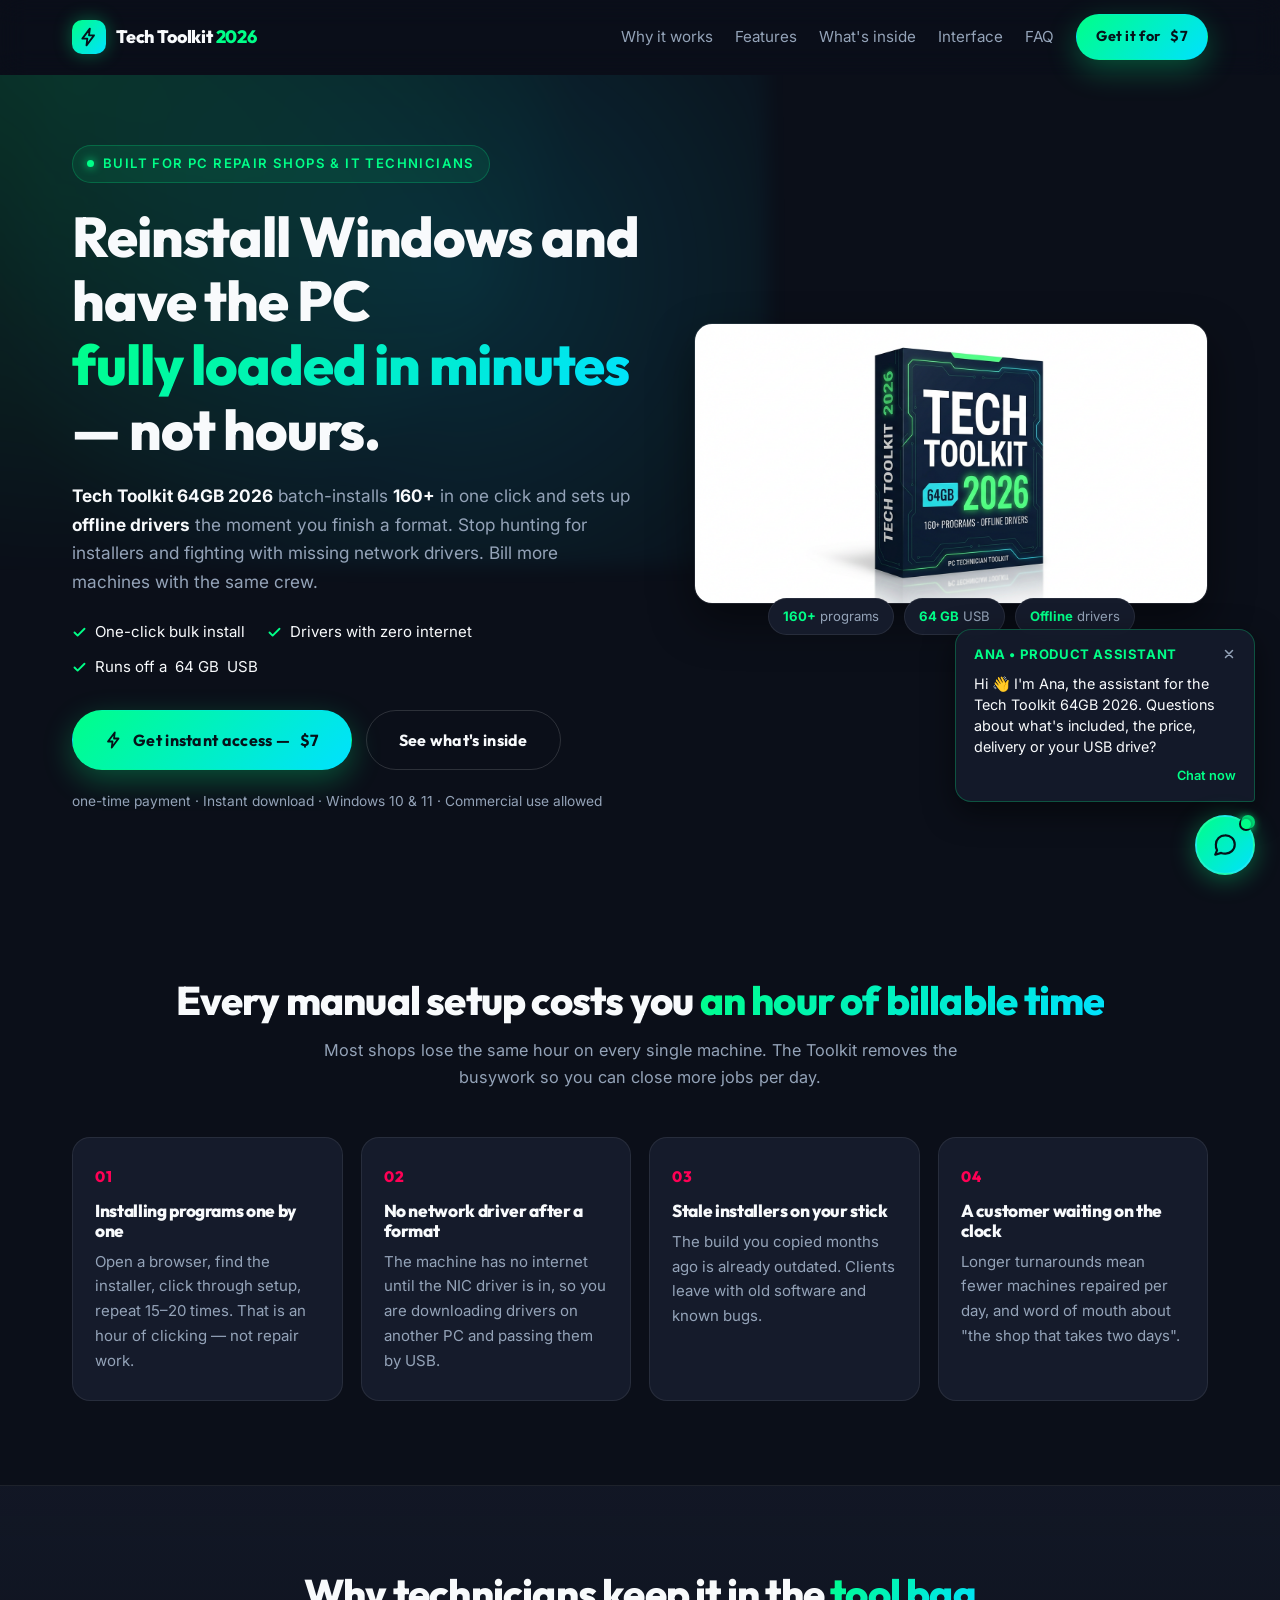
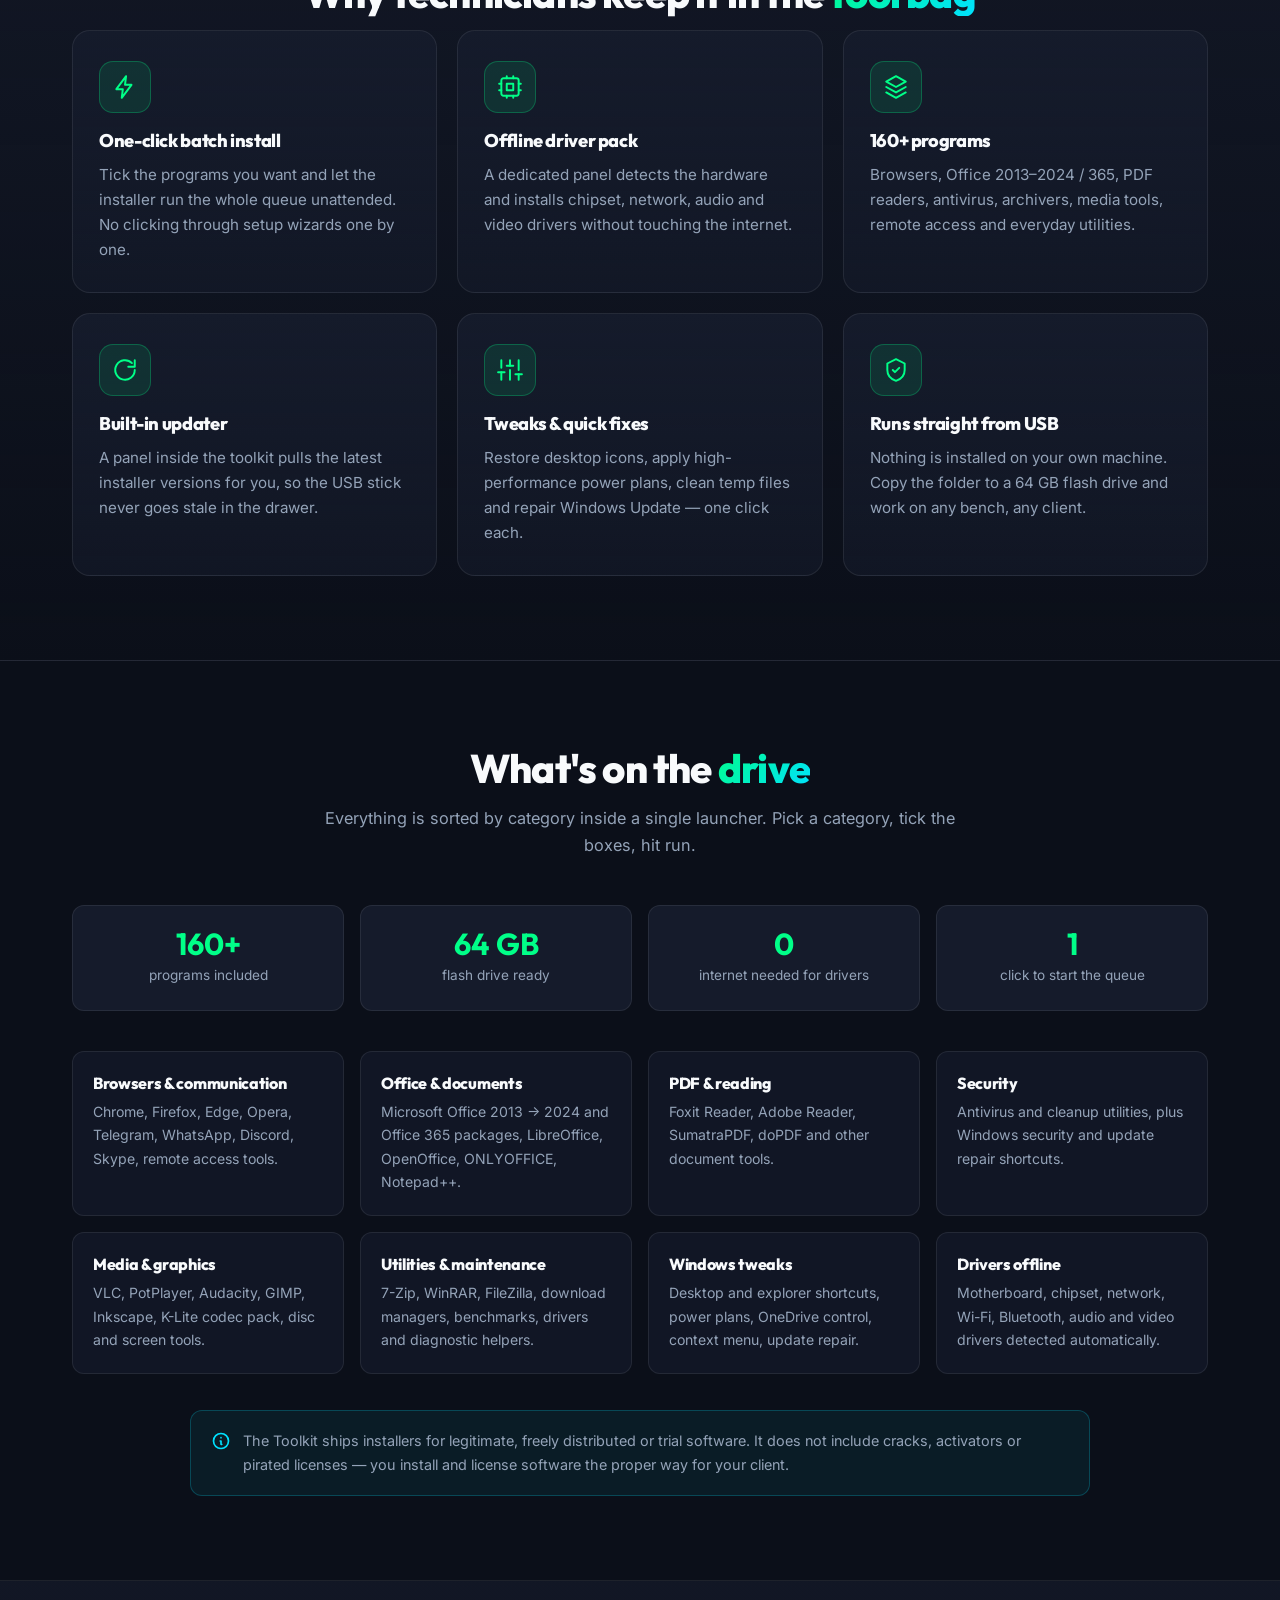
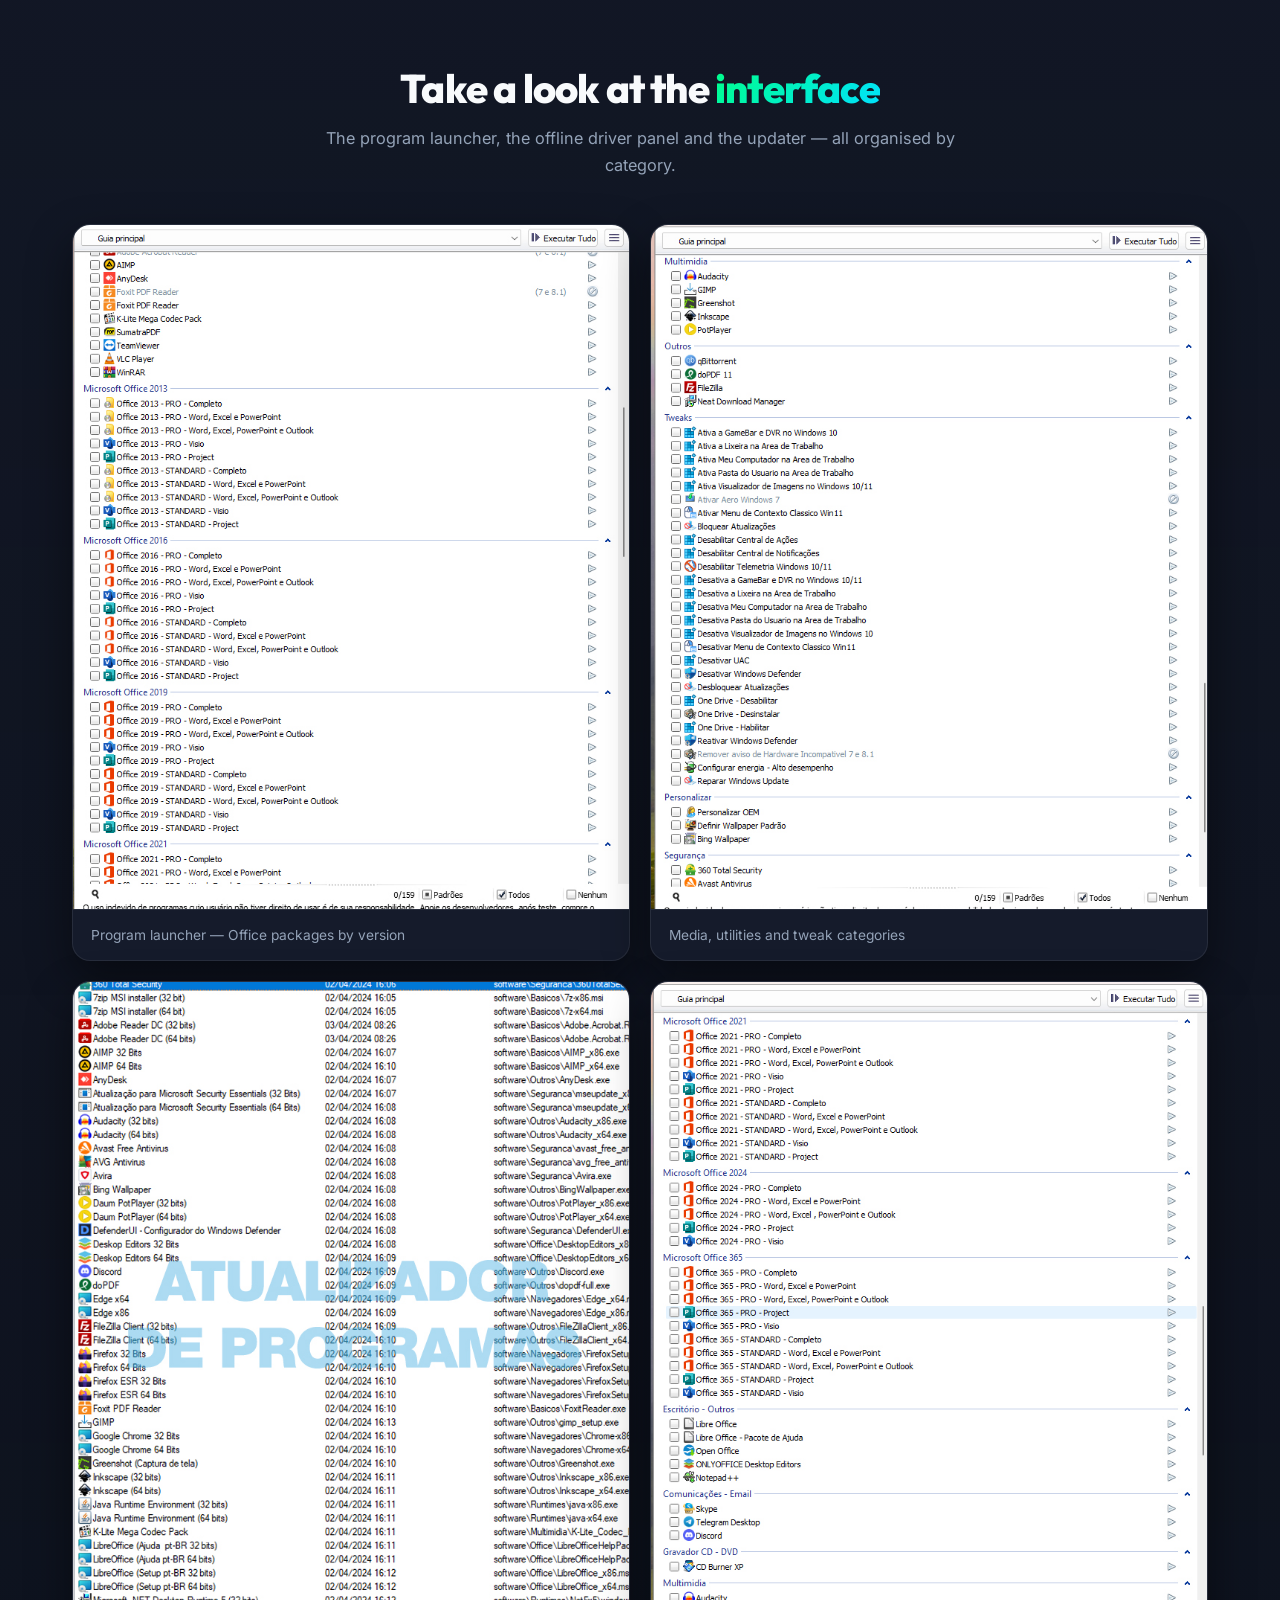
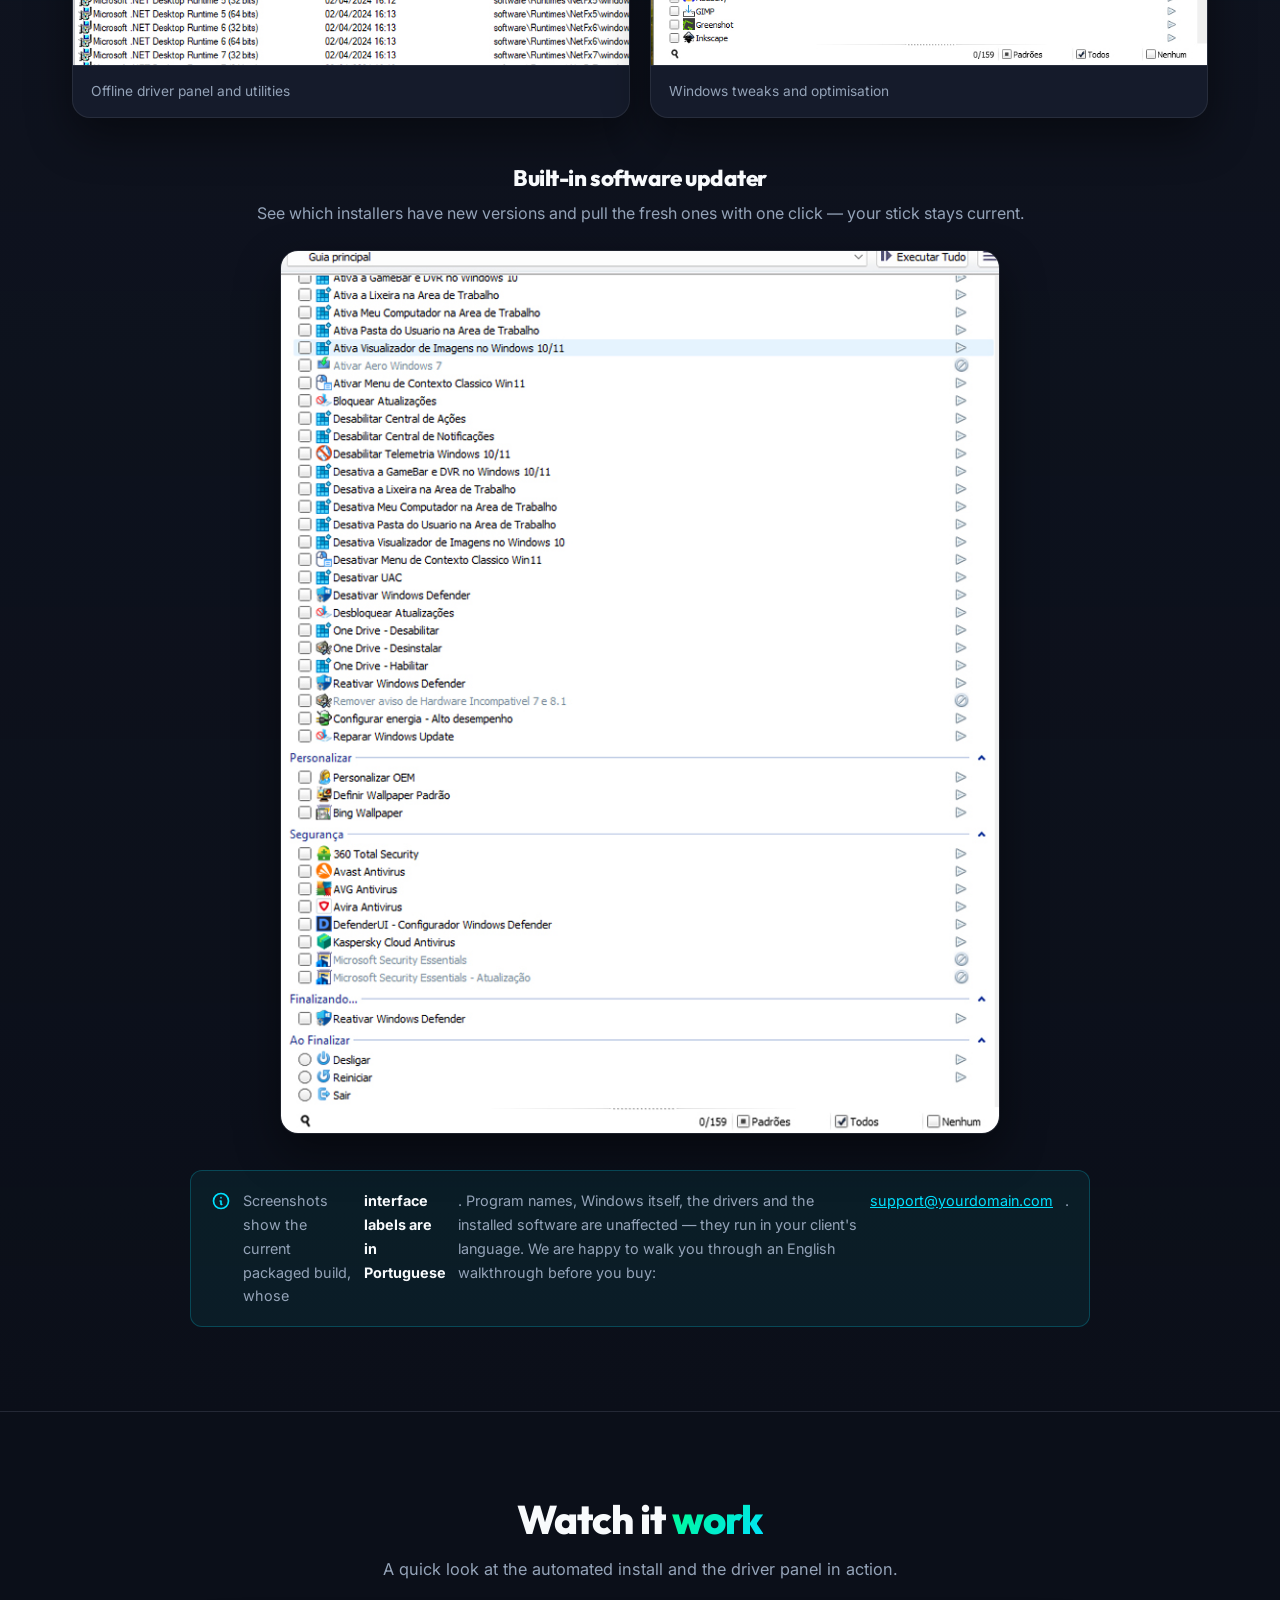
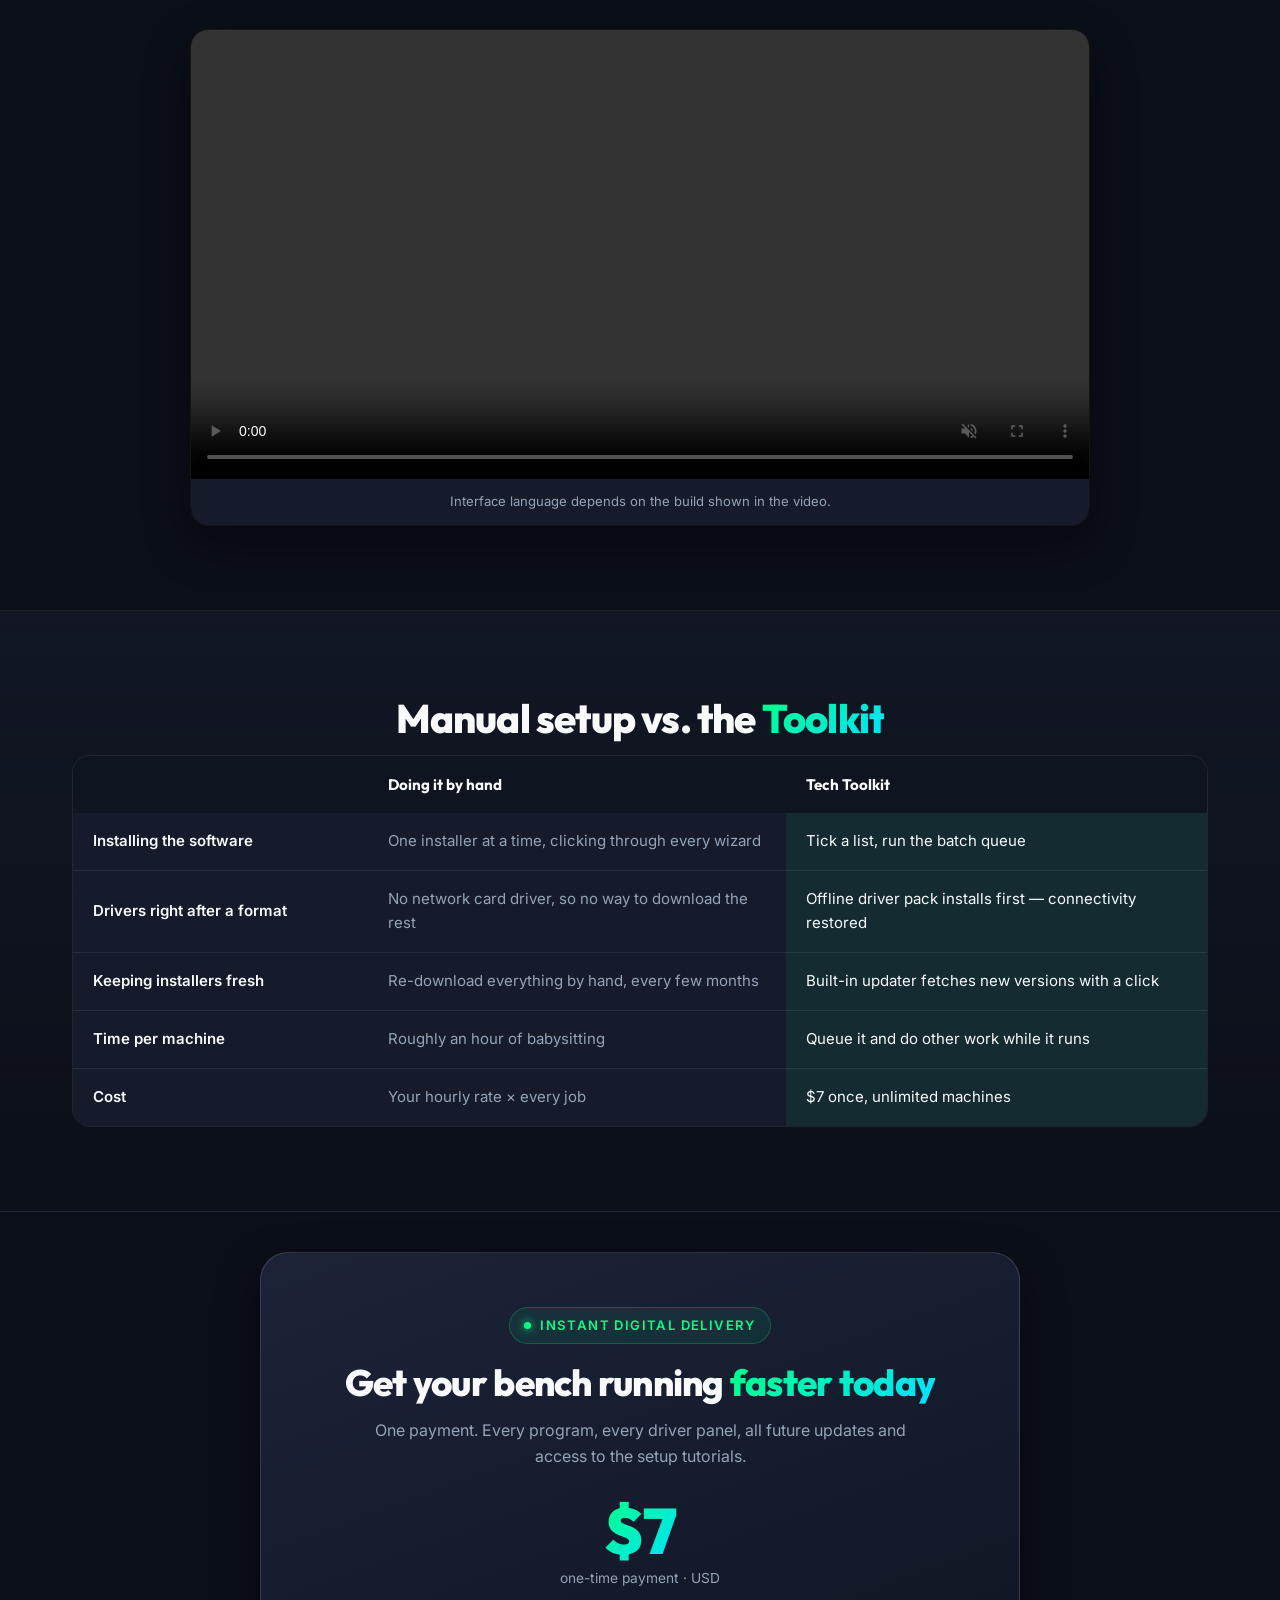
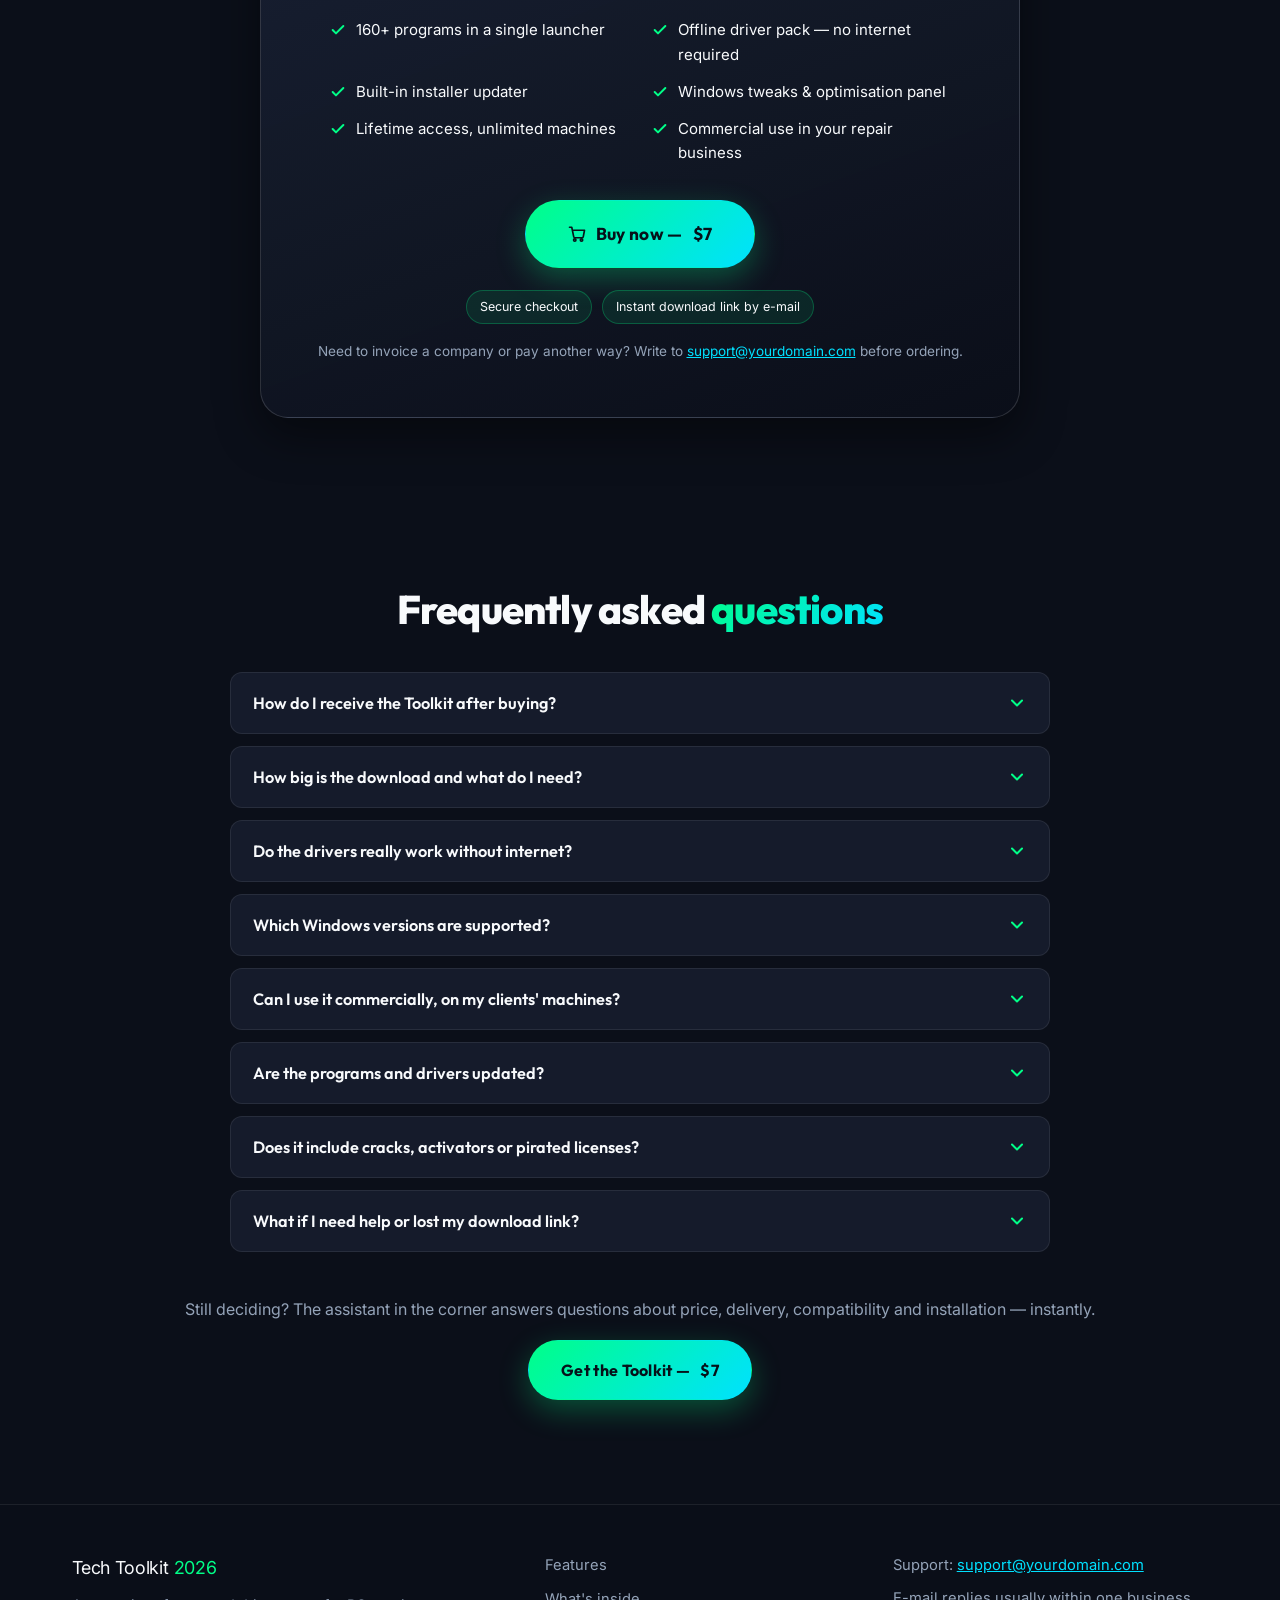
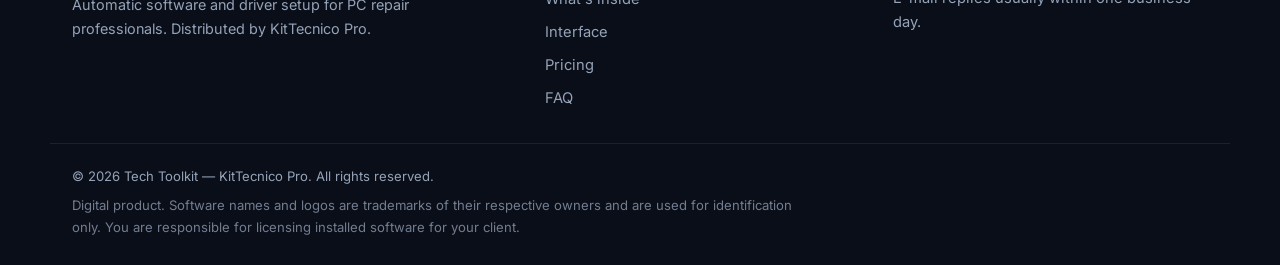
==== commit 45e25306: "Update product price to" ====
--- a/index.html
+++ b/index.html
@@ -3,14 +3,14 @@
 <head>
     <meta charset="UTF-8">
     <meta name="viewport" content="width=device-width, initial-scale=1.0">
-    <title>Tech Toolkit 64GB 2026 — Install 160+ Programs and All Drivers Automatically | $12</title>
-    <meta name="description" content="Tech Toolkit 64GB 2026 for PC repair shops and IT technicians: batch-install 160+ programs in one click and get Windows drivers installed offline right after a format. One-time $12. Instant download.">
+    <title>Tech Toolkit 64GB 2026 — Install 160+ Programs and All Drivers Automatically | $7</title>
+    <meta name="description" content="Tech Toolkit 64GB 2026 for PC repair shops and IT technicians: batch-install 160+ programs in one click and get Windows drivers installed offline right after a format. One-time $7. Instant download.">
     <meta name="keywords" content="PC technician toolkit, offline driver pack, bulk software installer, computer repair tools, format PC faster, Windows drivers offline, repair shop software bundle">
 
     <!-- SEO & Open Graph -->
     <link rel="canonical" href="https://uanderson-ux.github.io/kittecnico/">
     <meta property="og:title" content="Tech Toolkit 64GB 2026 — 160+ Programs &amp; Offline Drivers in One Click">
-    <meta property="og:description" content="Stop downloading software one by one. Batch-install 160+ programs and set up drivers offline after every Windows format. One-time $12 — instant download.">
+    <meta property="og:description" content="Stop downloading software one by one. Batch-install 160+ programs and set up drivers offline after every Windows format. One-time $7 — instant download.">
     <meta property="og:url" content="https://uanderson-ux.github.io/kittecnico/">
     <meta property="og:type" content="website">
     <meta property="og:image" content="assets/techtoolkit-box.png">
@@ -34,7 +34,7 @@
         "@type": "Offer",
         "url": "https://uanderson-ux.github.io/kittecnico/",
         "priceCurrency": "USD",
-        "price": "12",
+        "price": "7",
         "availability": "https://schema.org/InStock",
         "itemCondition": "https://schema.org/NewCondition"
       }
@@ -61,7 +61,7 @@
                 <a href="#inside">What's inside</a>
                 <a href="#interface">Interface</a>
                 <a href="#faq">FAQ</a>
-                <a class="btn btn-primary btn-sm" data-checkout href="#offer">Get it for <span data-price>$12</span></a>
+                <a class="btn btn-primary btn-sm" data-checkout href="#offer">Get it for <span data-price>$7</span></a>
             </nav>
         </div>
     </header>
@@ -88,7 +88,7 @@
                 <div class="hero-cta">
                     <a href="#offer" class="btn btn-primary" data-checkout>
                         <svg viewBox="0 0 24 24" fill="none" stroke="currentColor" stroke-width="2.4" stroke-linecap="round" stroke-linejoin="round"><path d="M13 2 4 14h6l-1 8 9-12h-6l1-8z"/></svg>
-                        Get instant access — <span data-price>$12</span>
+                        Get instant access — <span data-price>$7</span>
                     </a>
                     <a href="#inside" class="btn btn-ghost">See what's inside</a>
                 </div>
@@ -338,7 +338,7 @@
                         <tr>
                             <th scope="row">Cost</th>
                             <td>Your hourly rate × every job</td>
-                            <td class="col-highlight"><span data-price>$12</span> once, unlimited machines</td>
+                            <td class="col-highlight"><span data-price>$7</span> once, unlimited machines</td>
                         </tr>
                     </tbody>
                 </table>
@@ -356,7 +356,7 @@
 
                 <div class="price-block">
                     <span class="price-old" data-compare-price>$39</span>
-                    <span class="price-now text-gradient" data-price>$12</span>
+                    <span class="price-now text-gradient" data-price>$7</span>
                     <span class="price-unit"><span data-billing>one-time payment</span> · USD</span>
                 </div>
 
@@ -372,7 +372,7 @@
                 <div class="offer-cta">
                     <a href="#offer" class="btn btn-primary btn-lg" data-checkout>
                         <svg viewBox="0 0 24 24" fill="none" stroke="currentColor" stroke-width="2.2" stroke-linecap="round" stroke-linejoin="round"><circle cx="9" cy="20" r="1.6"/><circle cx="18" cy="20" r="1.6"/><path d="M2 3h3l2.6 12.4A2 2 0 0 0 9.6 17h8.8a2 2 0 0 0 2-1.6L22 7H6"/></svg>
-                        Buy now — <span data-price>$12</span>
+                        Buy now — <span data-price>$7</span>
                     </a>
                 </div>
 
@@ -467,7 +467,7 @@
 
             <div class="faq-cta">
                 <p>Still deciding? The assistant in the corner answers questions about price, delivery, compatibility and installation — instantly.</p>
-                <a href="#offer" class="btn btn-primary" data-checkout>Get the Toolkit — <span data-price>$12</span></a>
+                <a href="#offer" class="btn btn-primary" data-checkout>Get the Toolkit — <span data-price>$7</span></a>
             </div>
         </div>
     </section>
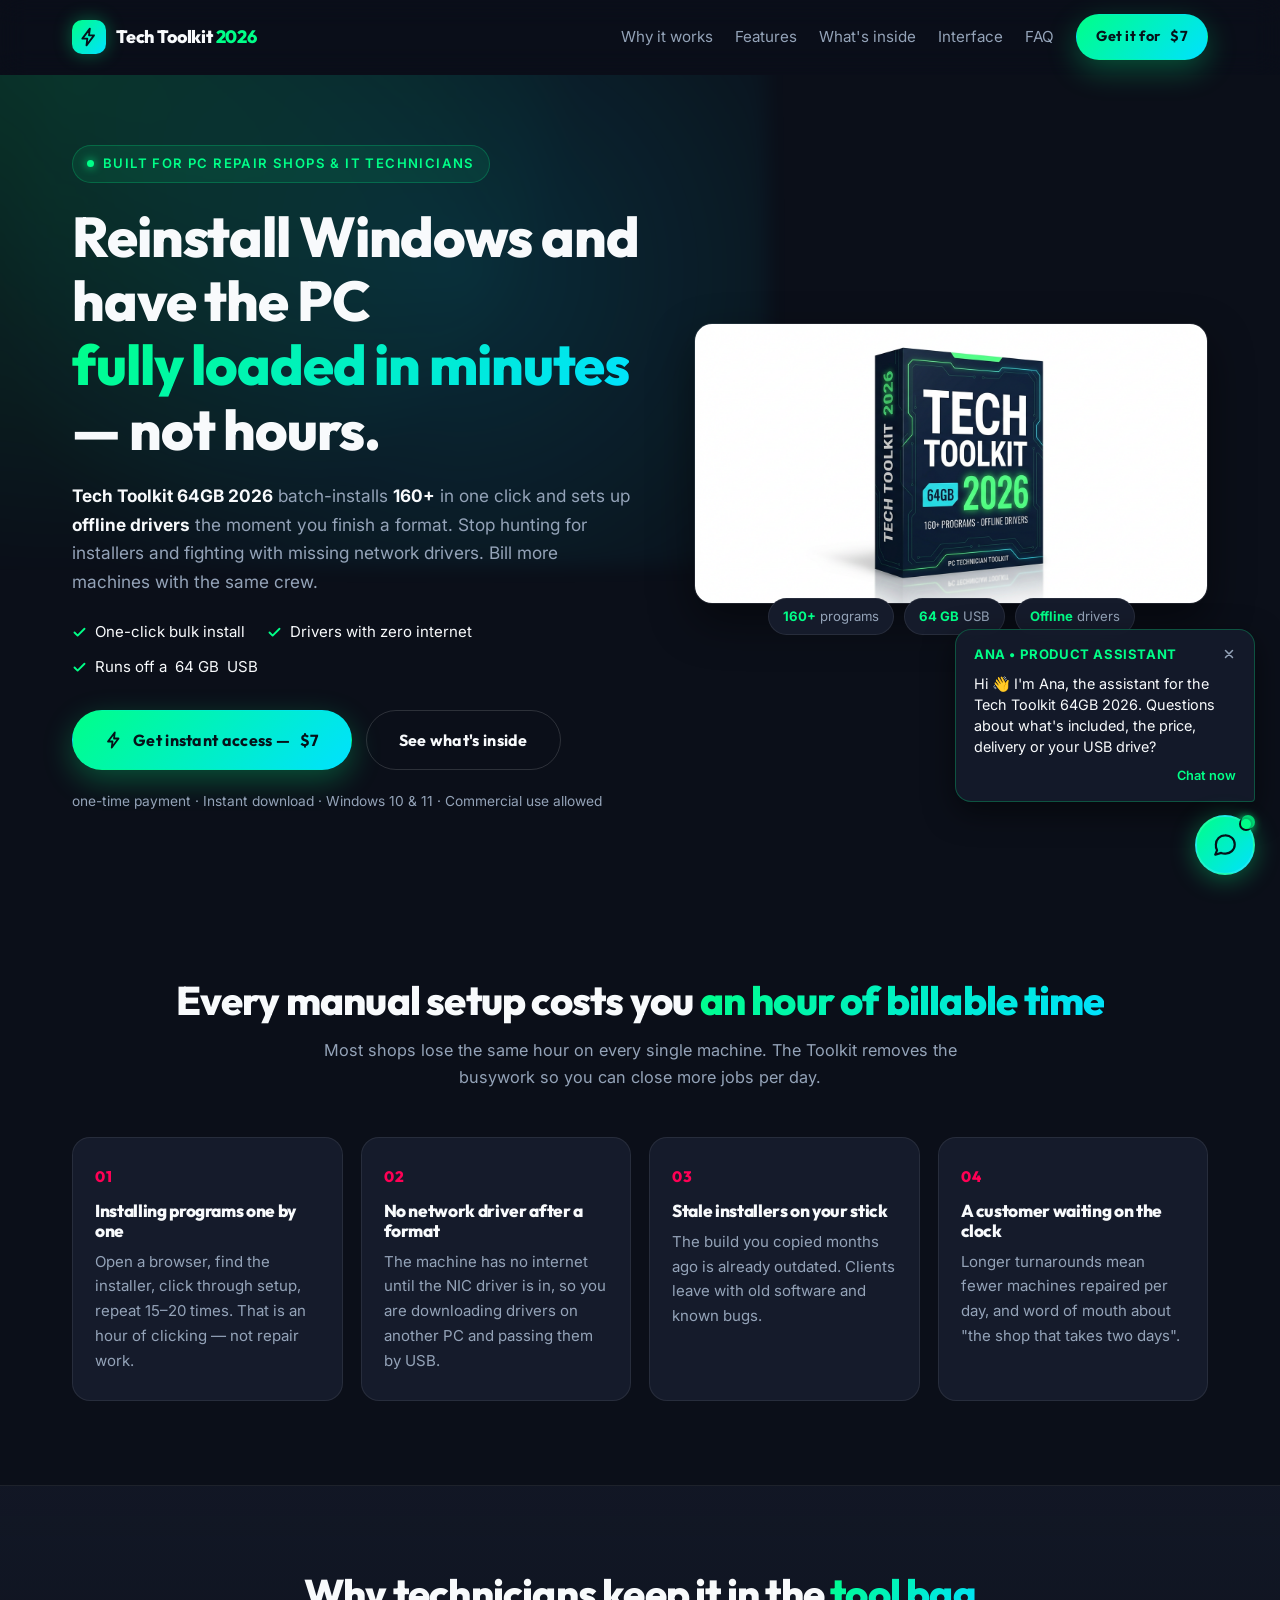
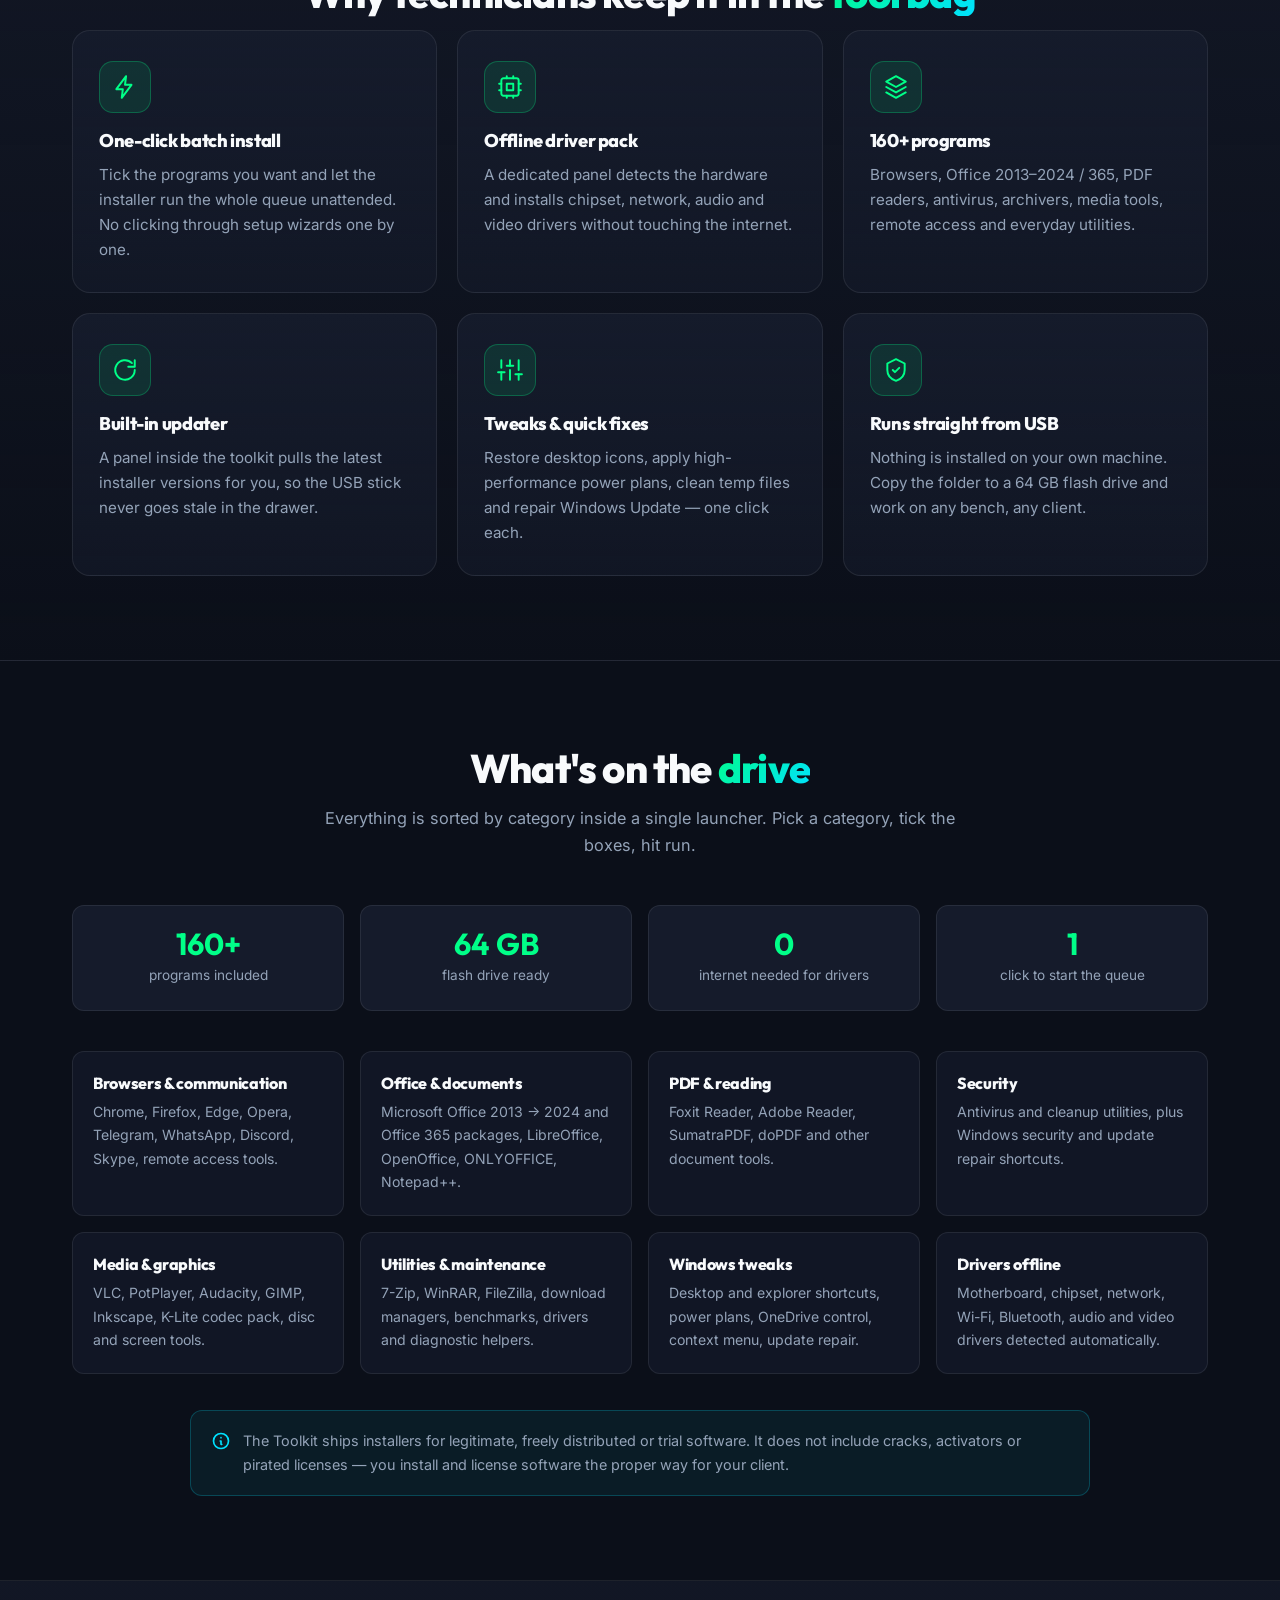
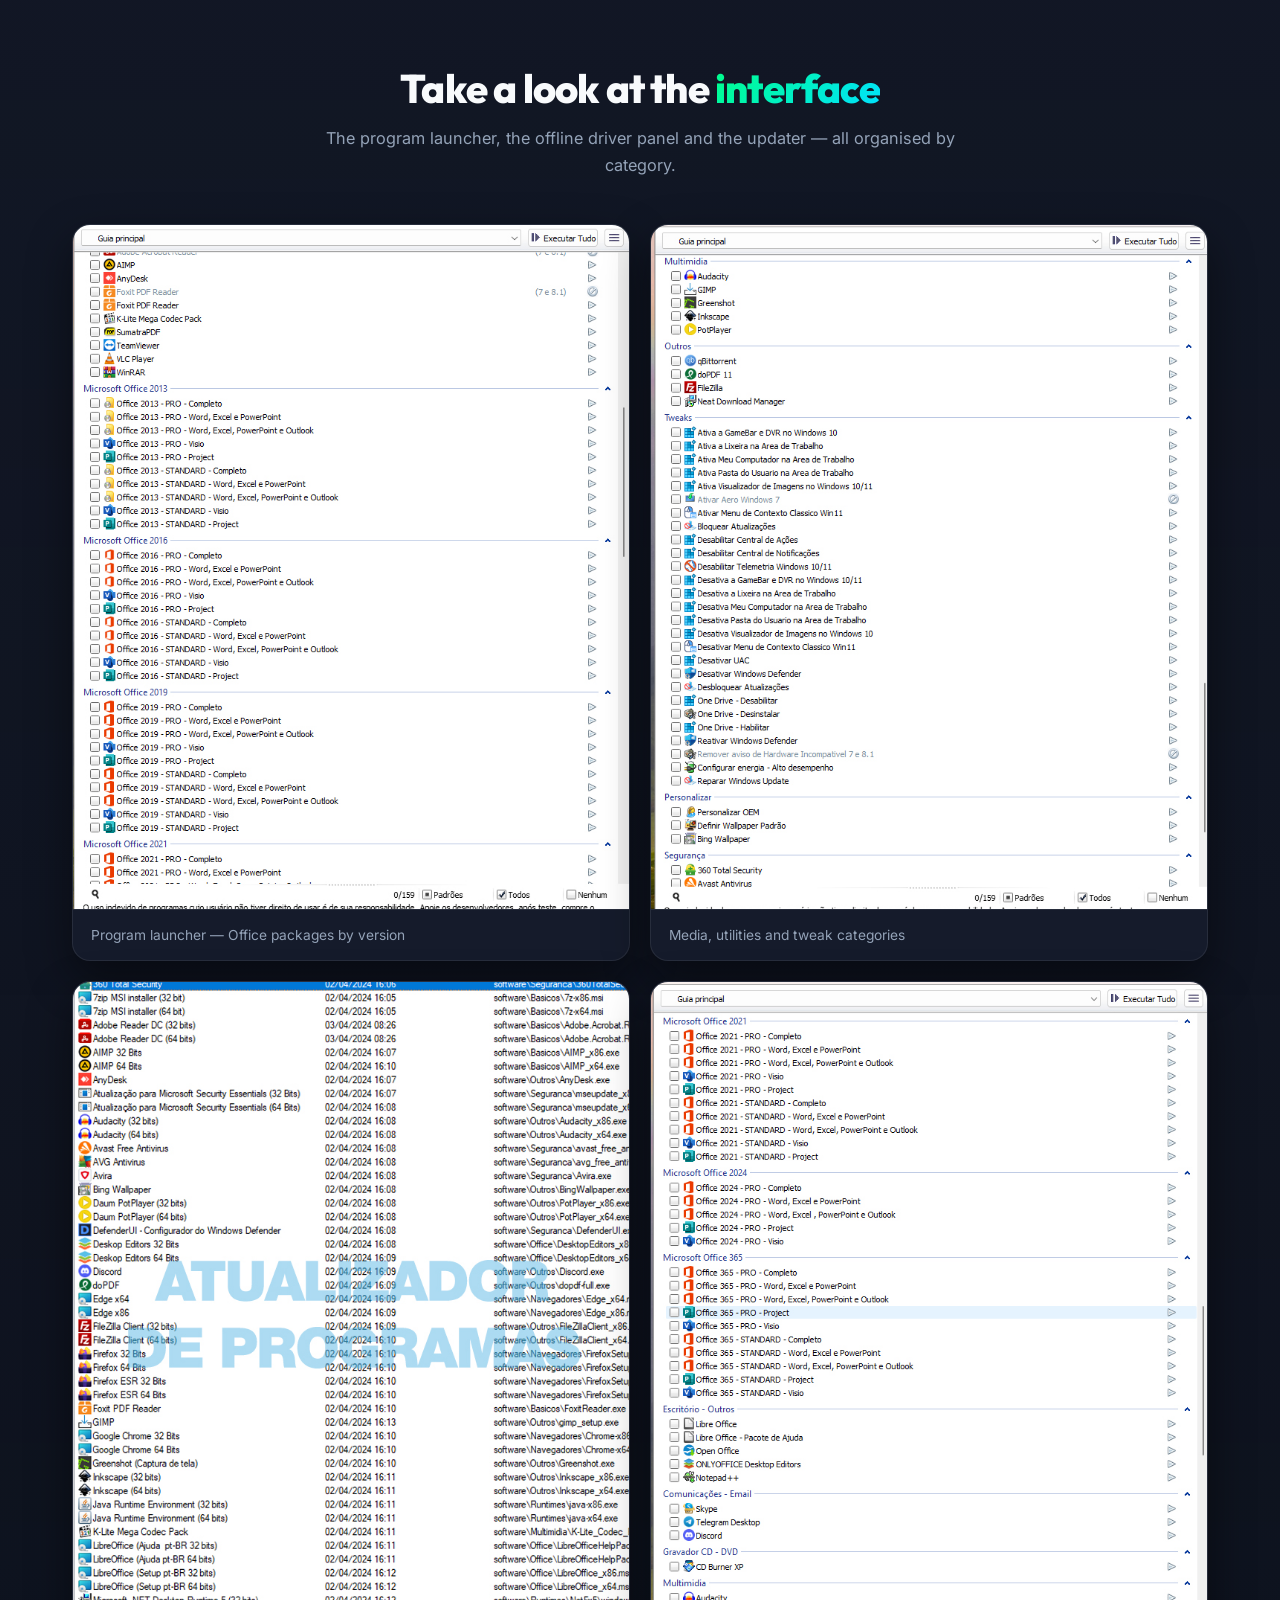
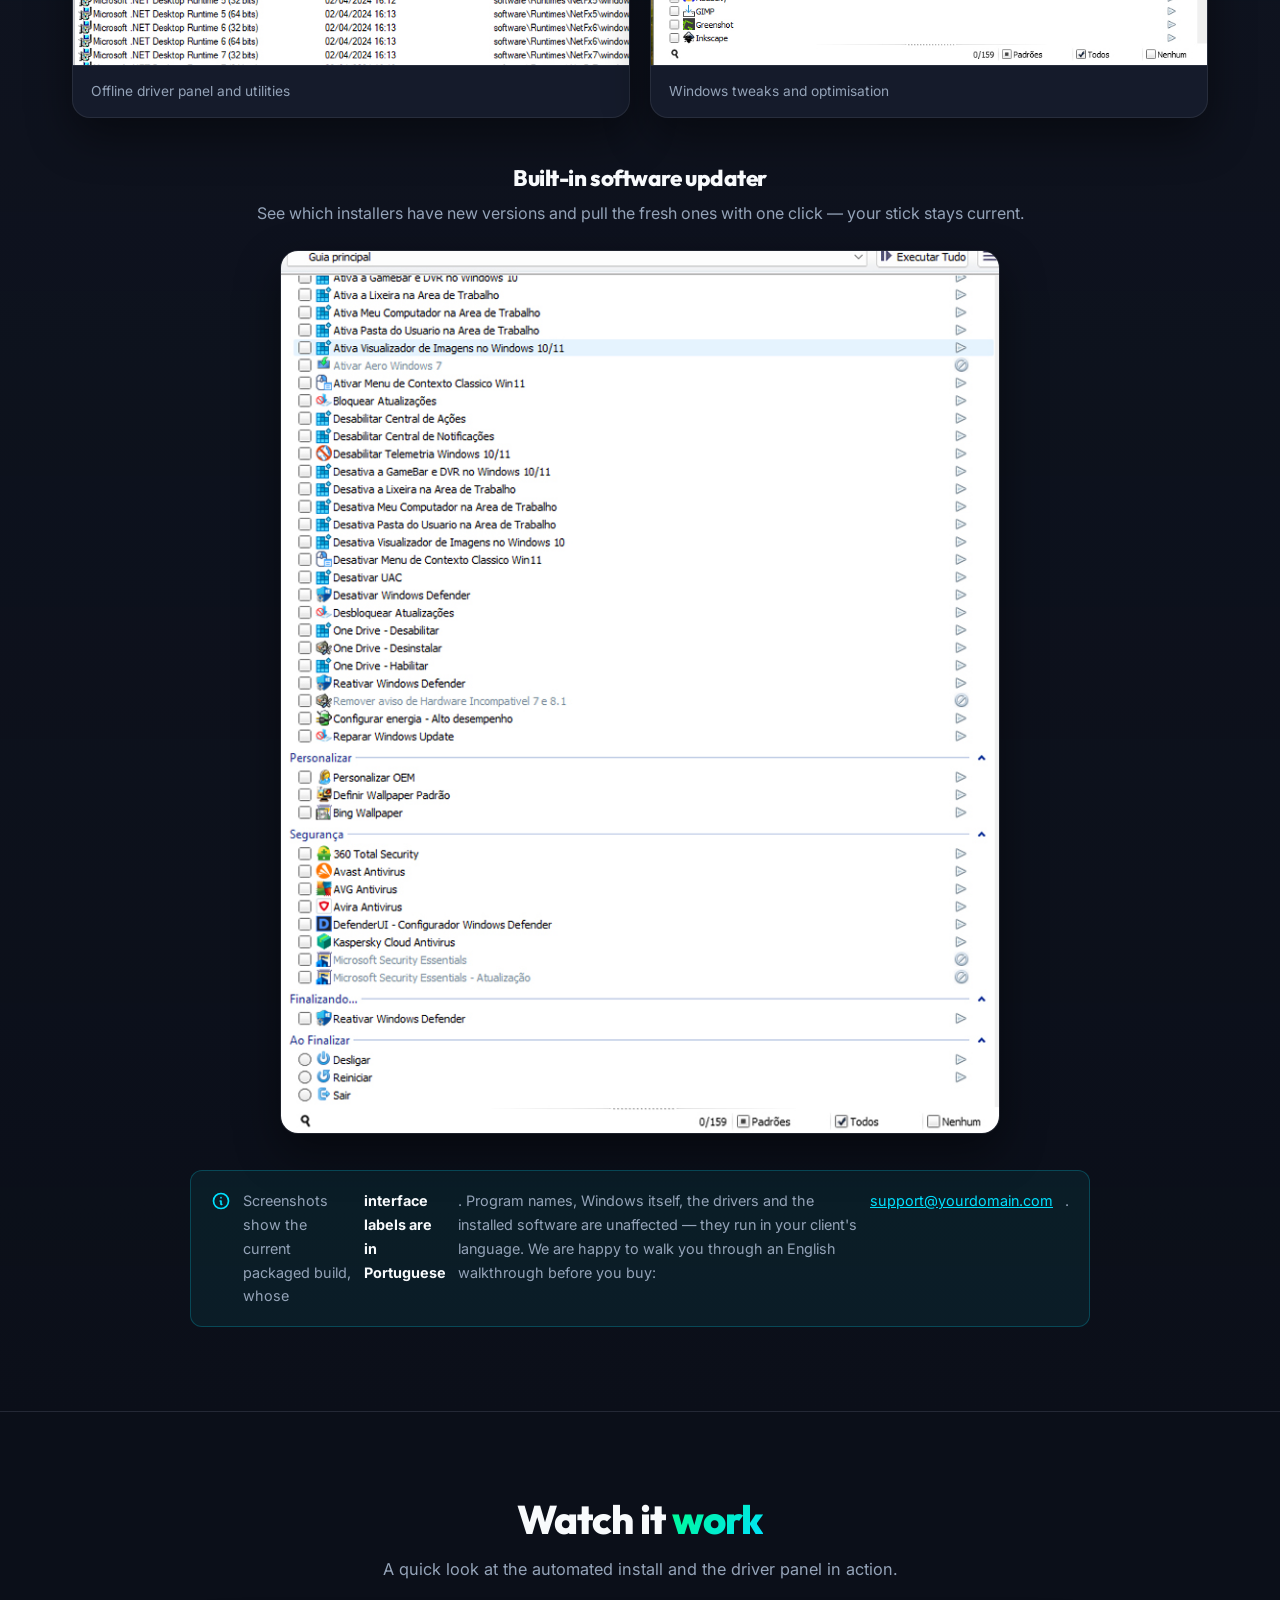
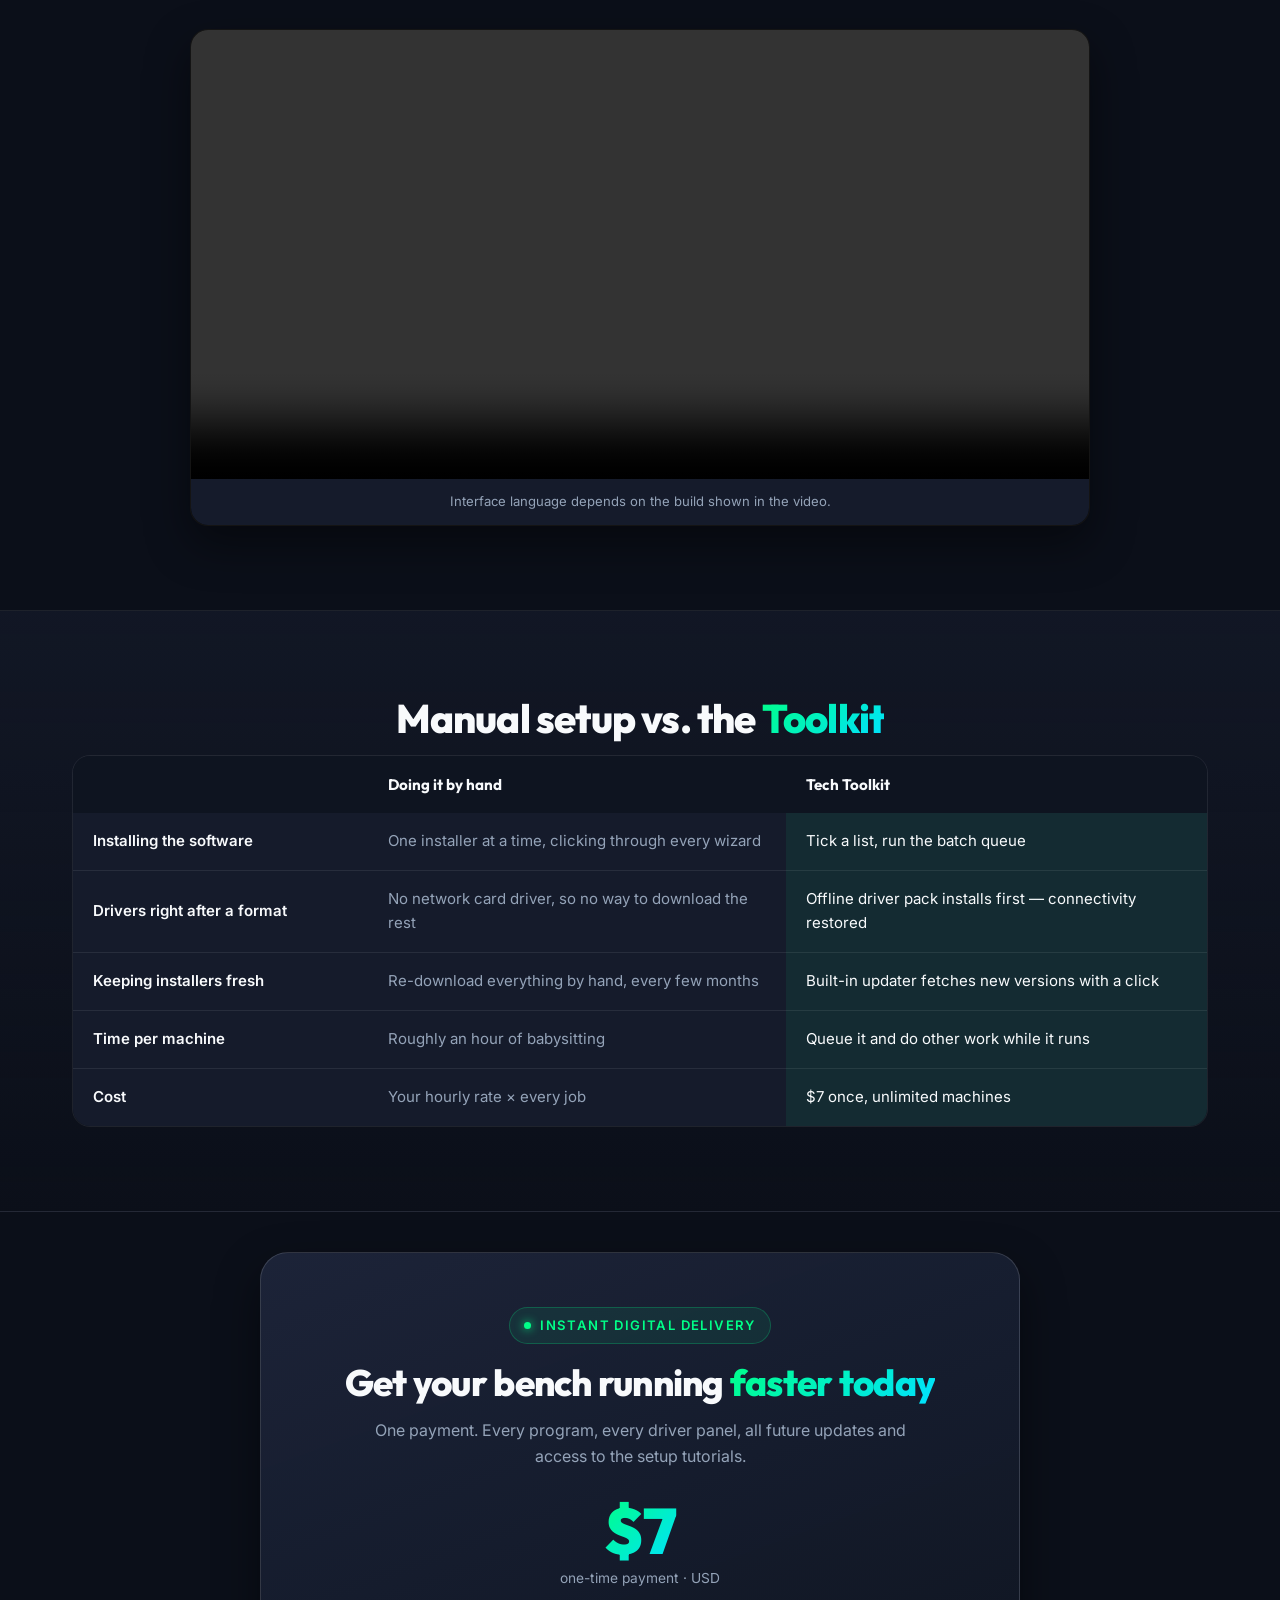
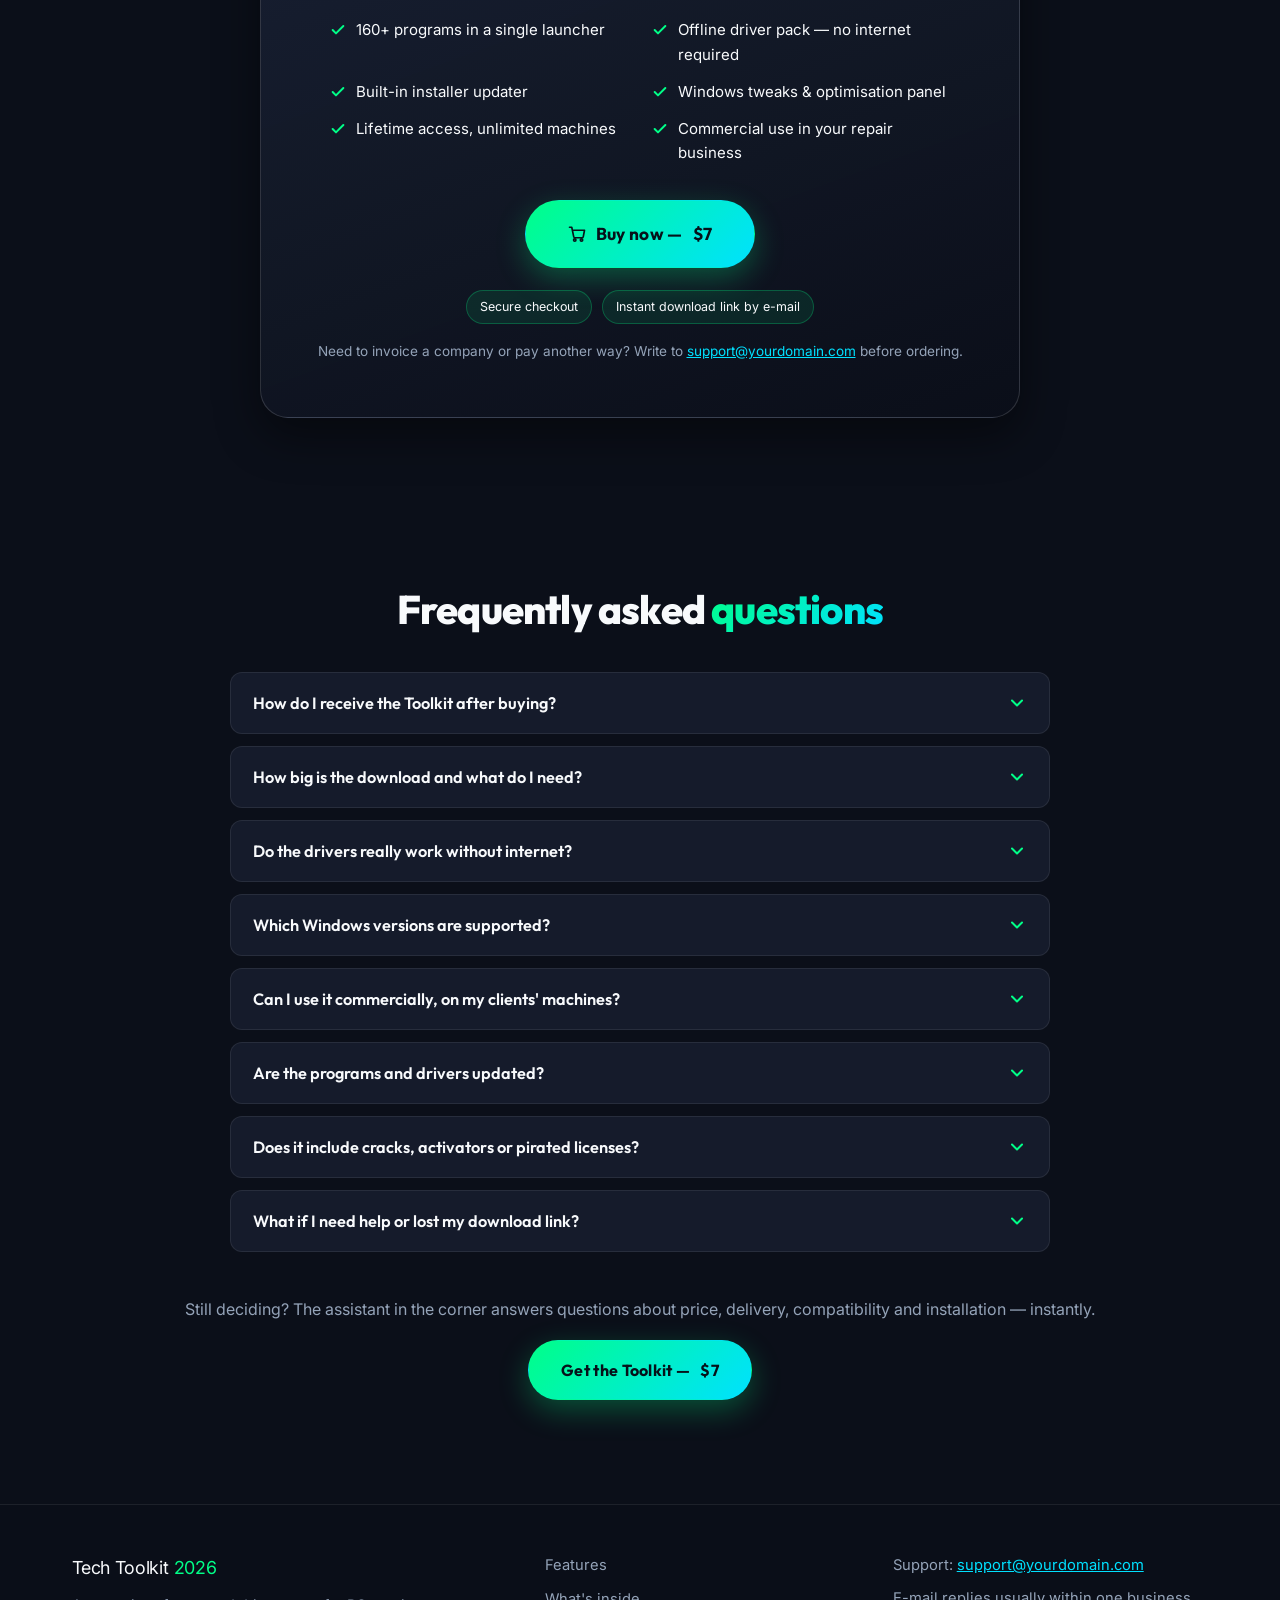
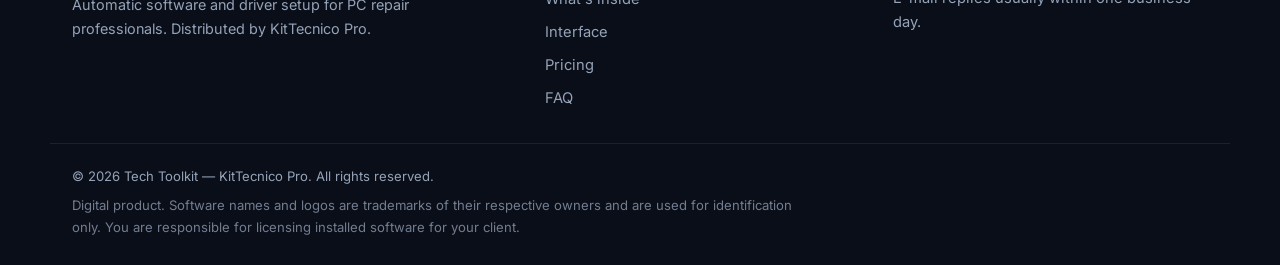
==== commit 6fab10a6: "Add files via upload" ====
--- a/index.html
+++ b/index.html
@@ -355,7 +355,7 @@
                 <p class="cta-sub">One payment. Every program, every driver panel, all future updates and access to the setup tutorials.</p>
 
                 <div class="price-block">
-                    <span class="price-old" data-compare-price>$39</span>
+                    <span class="price-old" data-compare-price style="display:none"></span>
                     <span class="price-now text-gradient" data-price>$7</span>
                     <span class="price-unit"><span data-billing>one-time payment</span> · USD</span>
                 </div>
